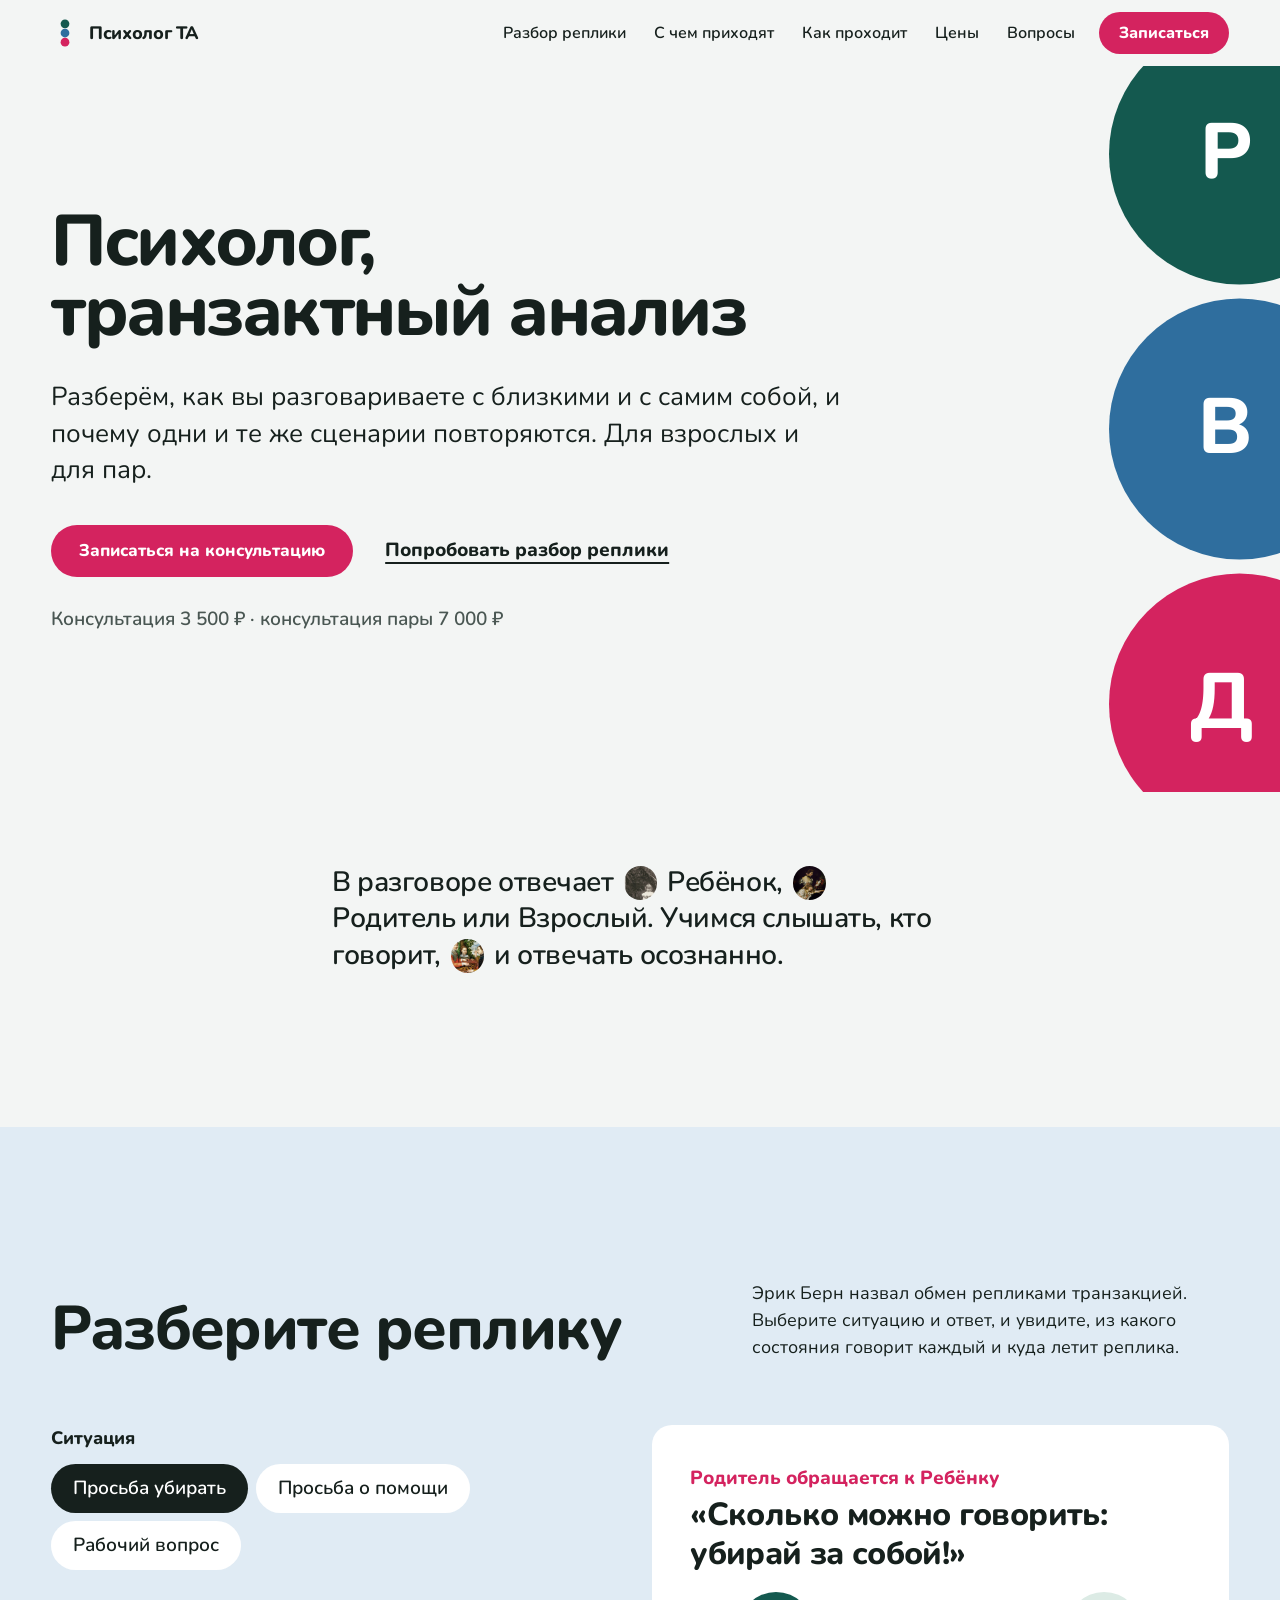
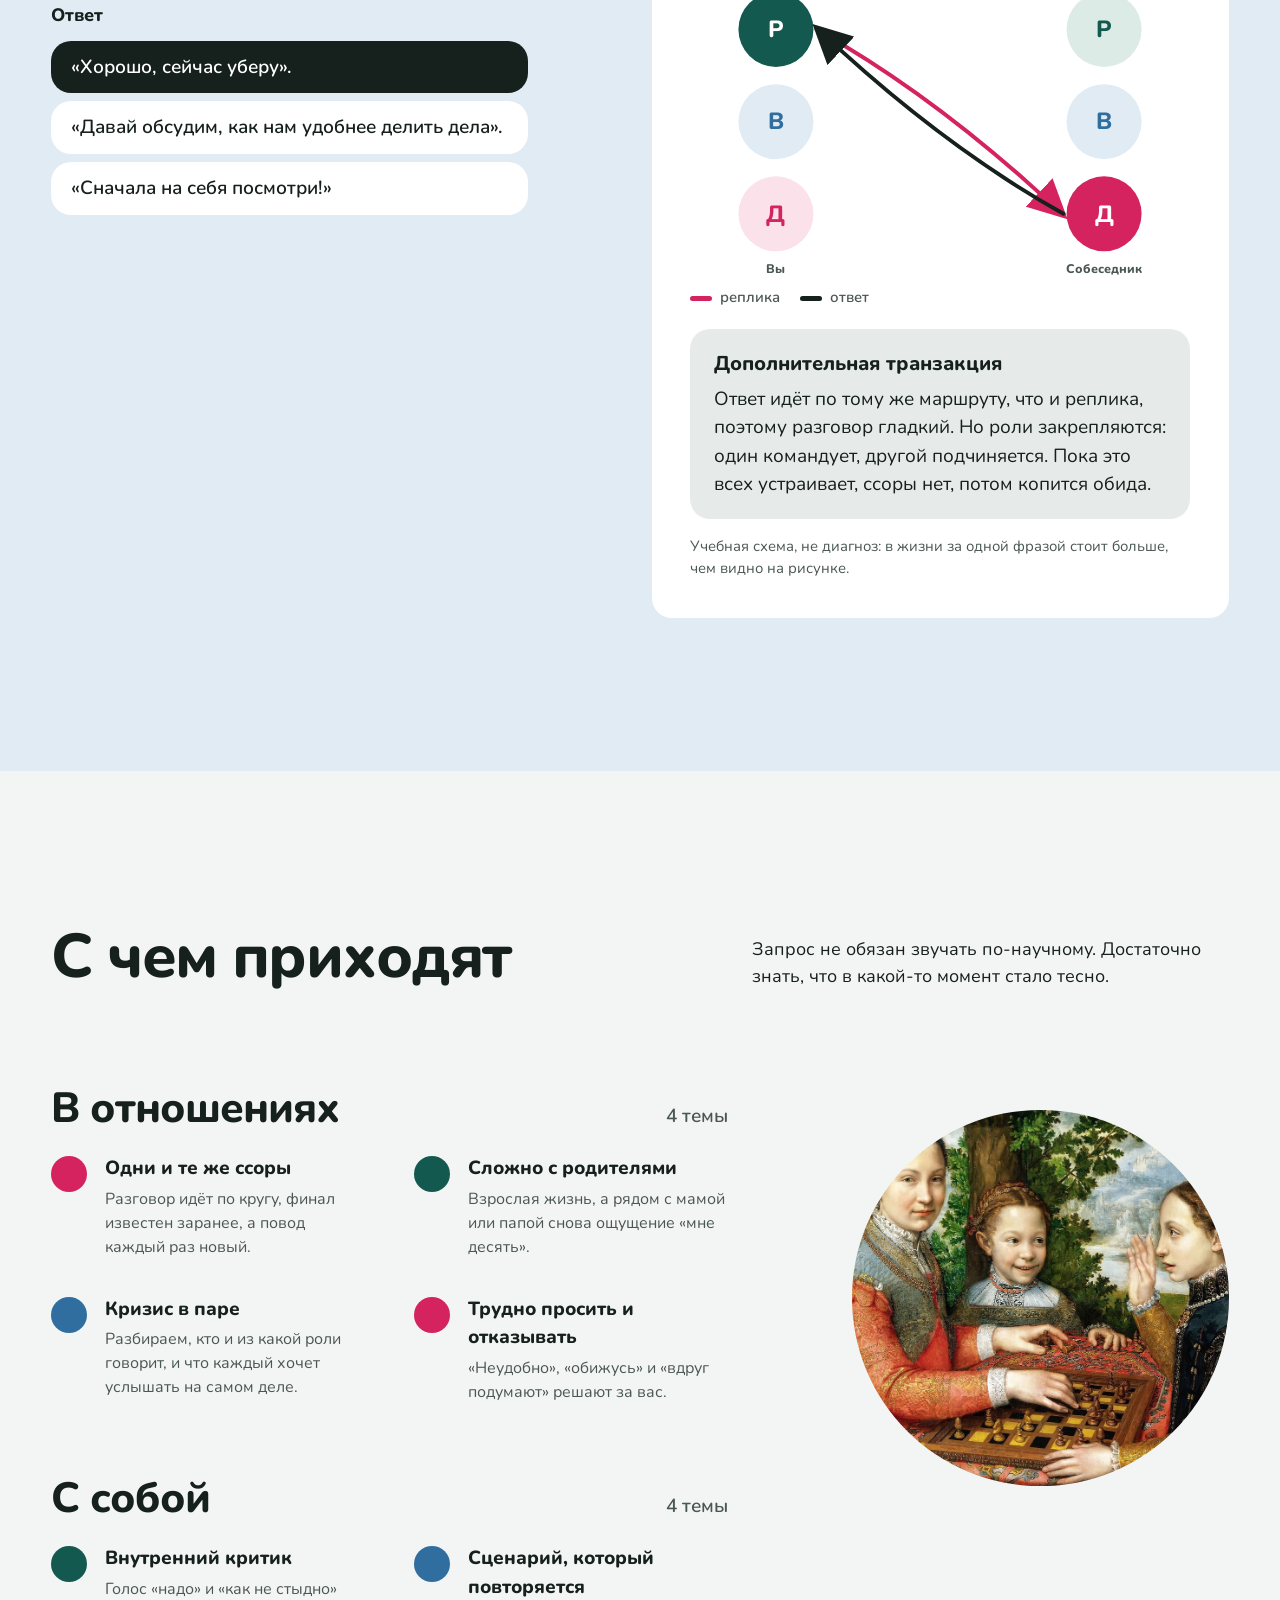
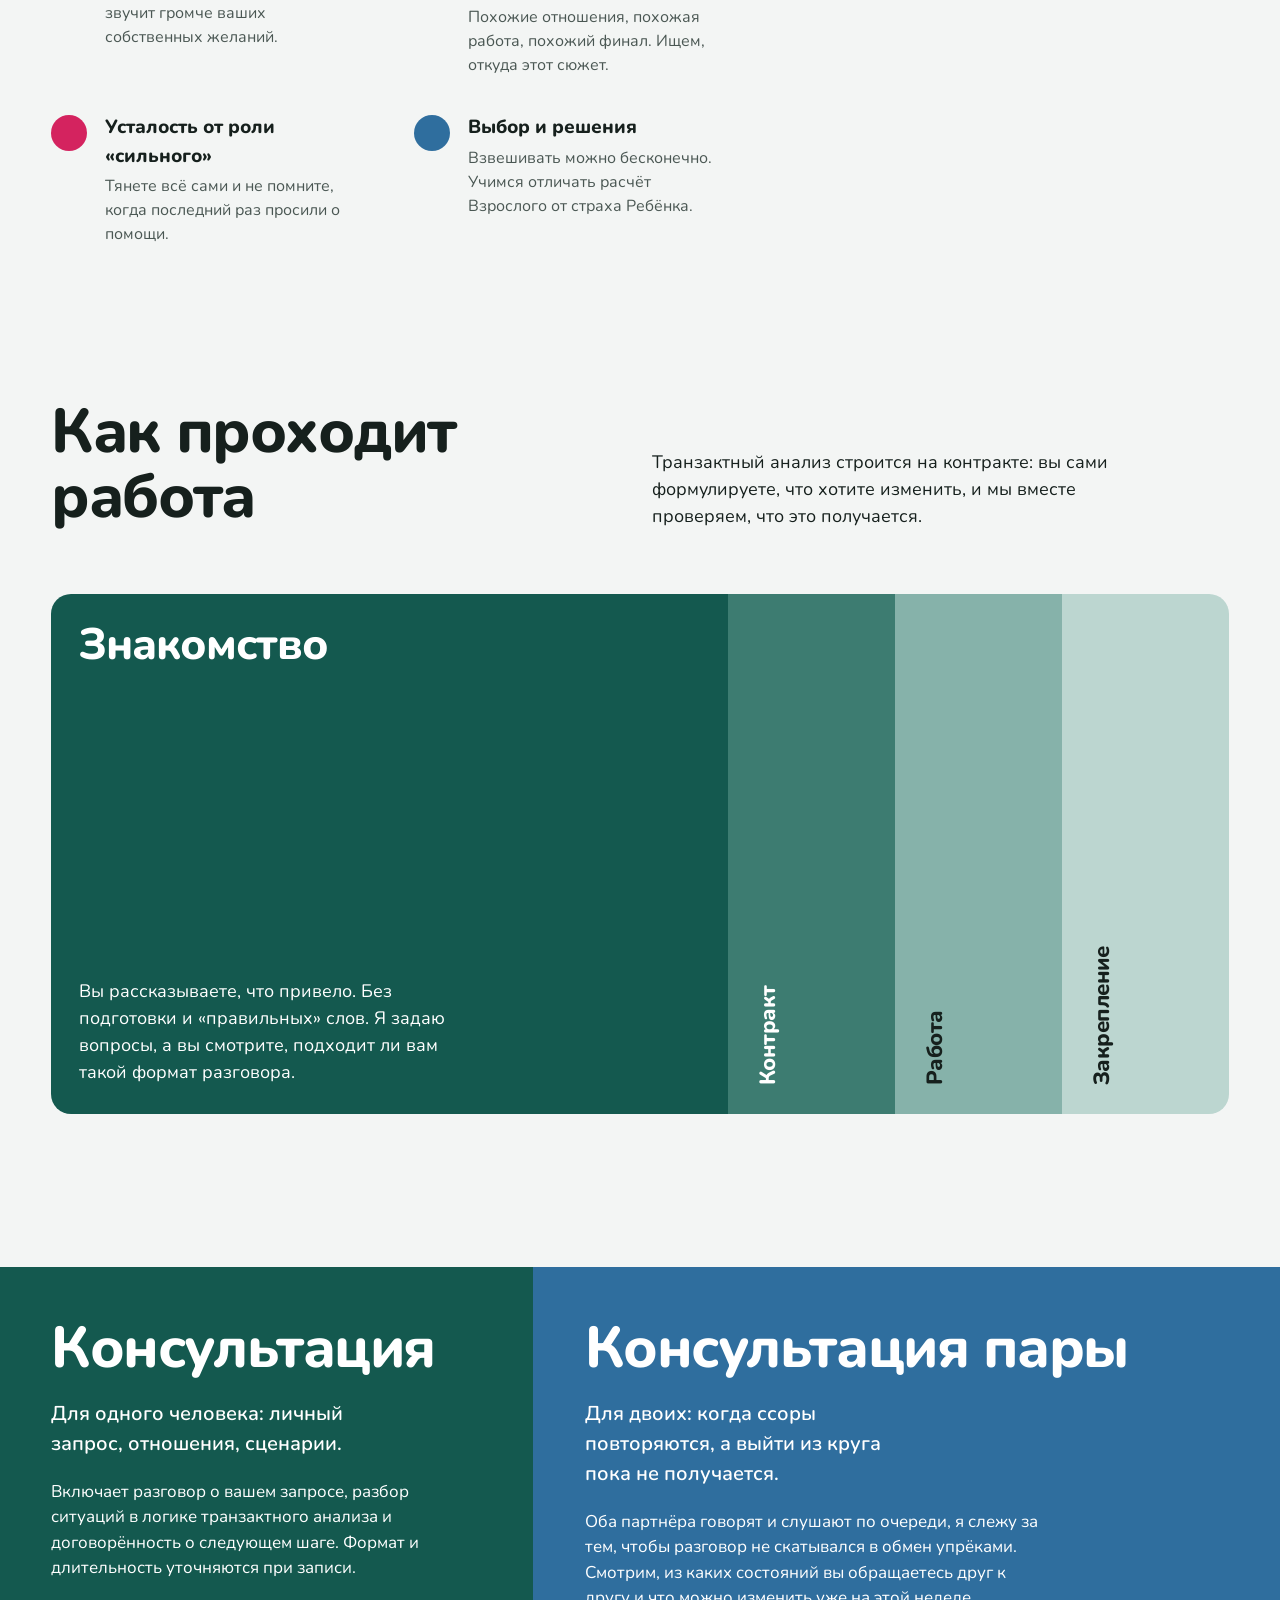
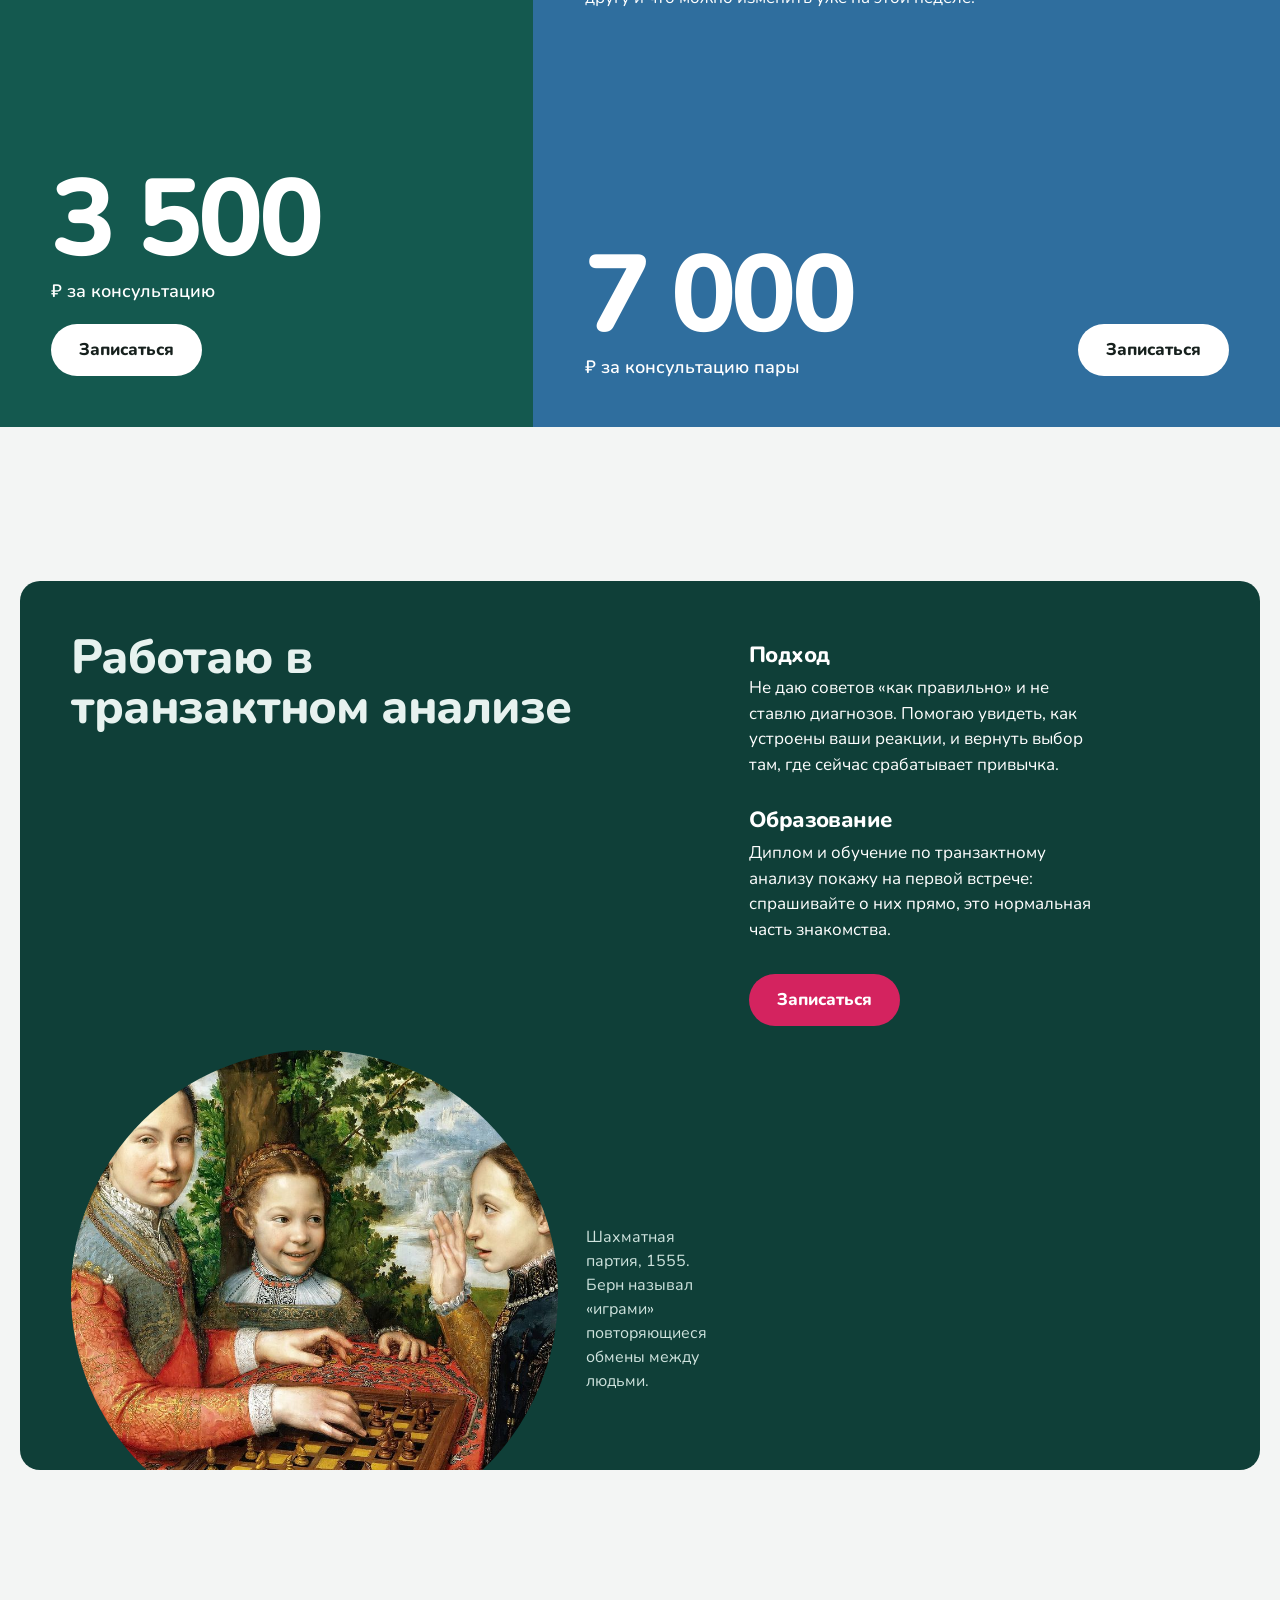
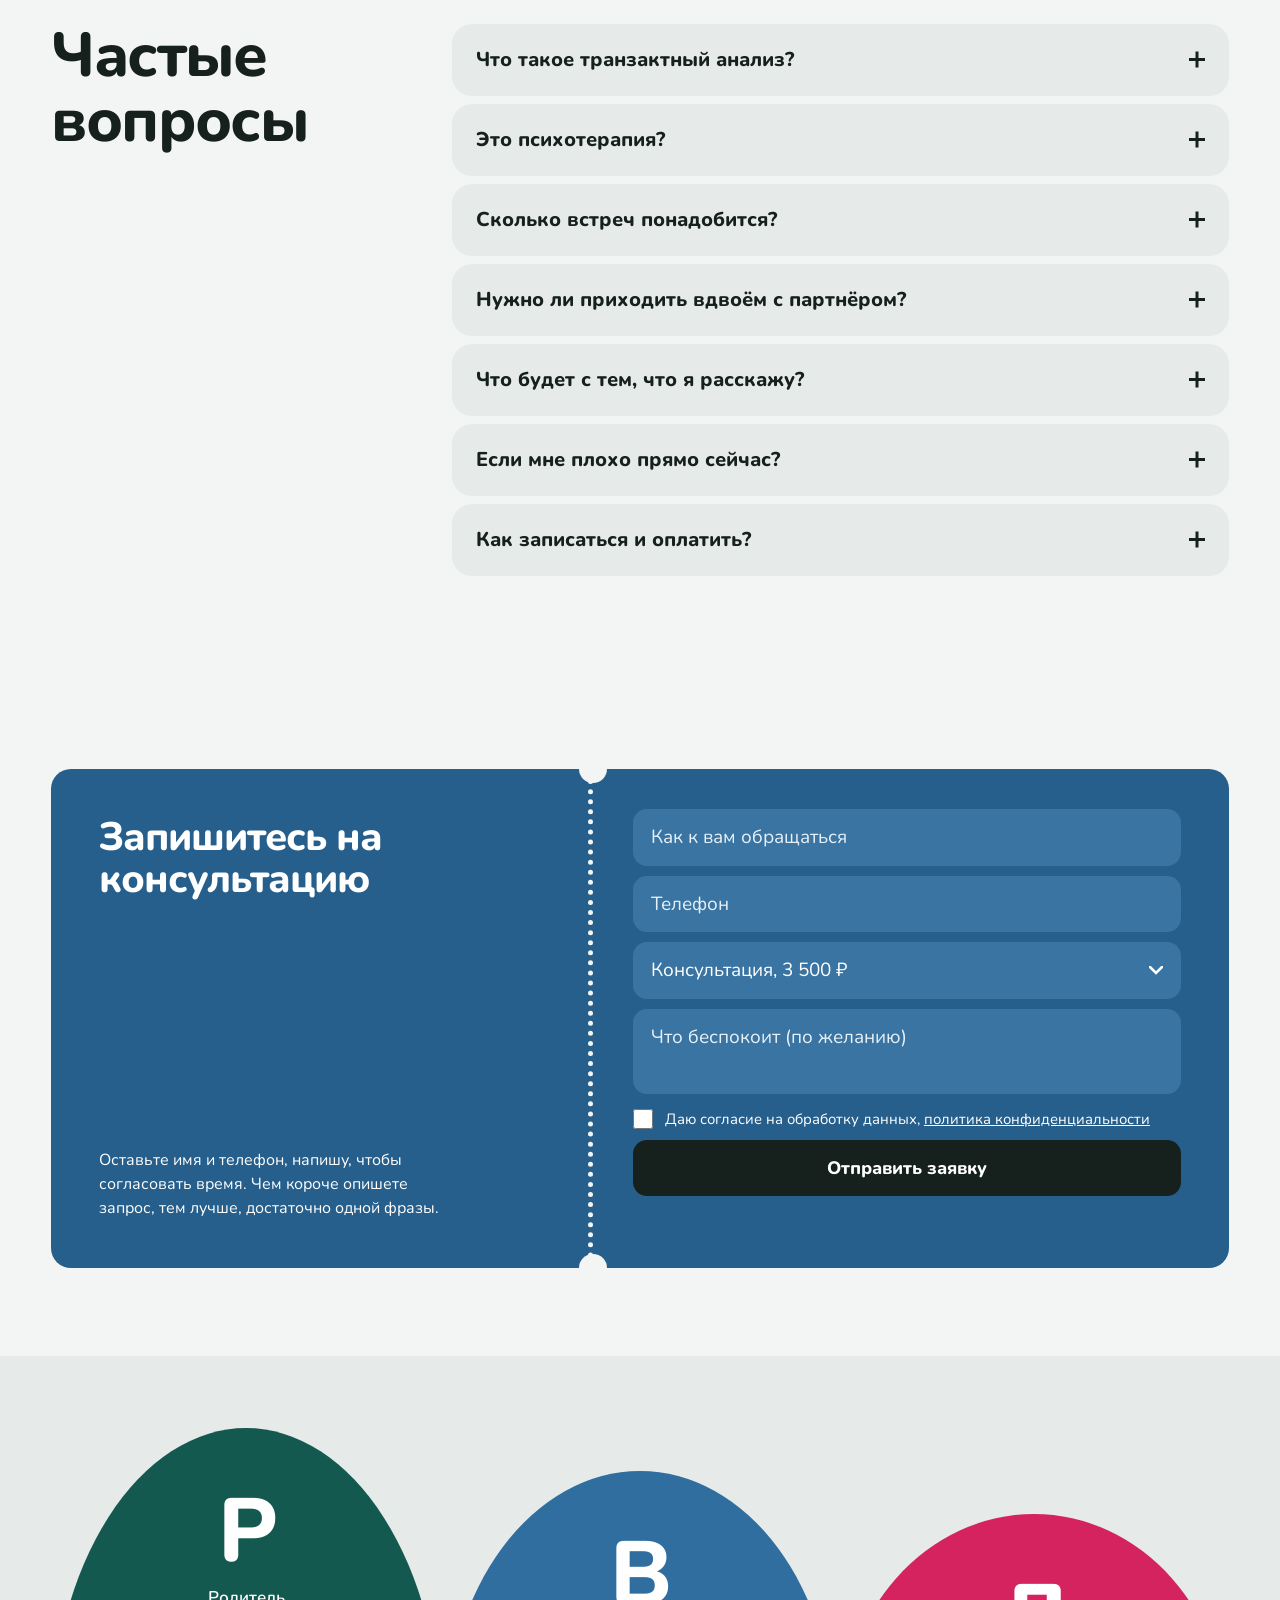
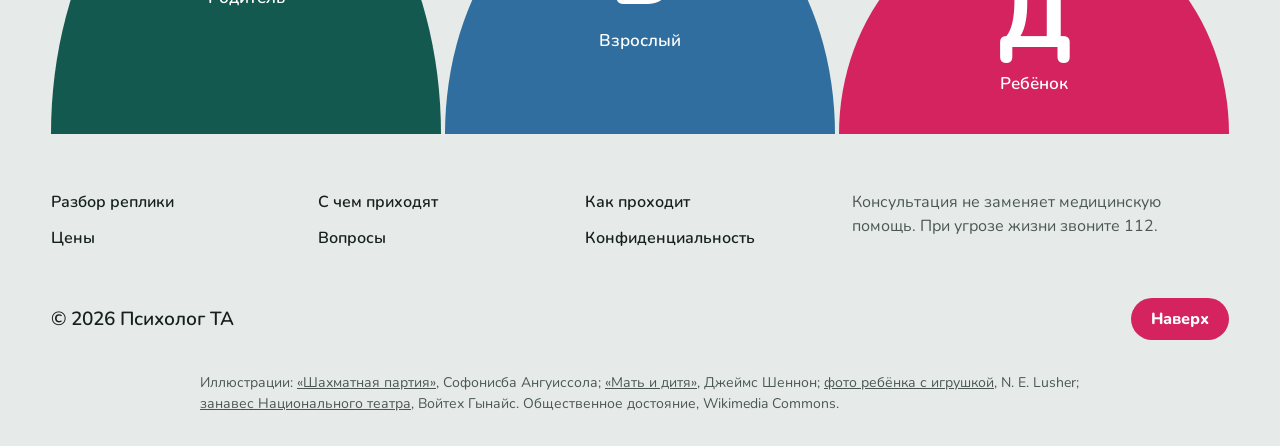
==== index.html @ 4dd46401 "init: landing for psiholog-ta" ====
<!doctype html>
<html lang="ru">
<head>
<meta charset="utf-8">
<meta name="viewport" content="width=device-width, initial-scale=1">
<title>Психолог, транзактный анализ — консультации для взрослых и пар</title>
<meta name="description" content="Индивидуальные консультации и консультации для пар в транзактном анализе: разбираем, как вы общаетесь с собой и с близкими. Консультация 3 500 ₽, пара 7 000 ₽.">
<link rel="icon" href="data:image/svg+xml,%3Csvg xmlns='http://www.w3.org/2000/svg' viewBox='0 0 64 64'%3E%3Ccircle cx='32' cy='12' r='11' fill='%2314594F'/%3E%3Ccircle cx='32' cy='32' r='11' fill='%232F6E9E'/%3E%3Ccircle cx='32' cy='52' r='11' fill='%23E5336F'/%3E%3C/svg%3E">
<link rel="preconnect" href="https://fonts.googleapis.com">
<link rel="preconnect" href="https://fonts.gstatic.com" crossorigin>
<link href="https://fonts.googleapis.com/css2?family=Nunito:wght@400;600;800&display=swap" rel="stylesheet">
<link rel="stylesheet" href="styles.css">
</head>
<body>

<svg width="0" height="0" style="position:absolute" aria-hidden="true">
  <symbol id="mark" viewBox="0 0 64 64">
    <circle cx="32" cy="11" r="10" fill="var(--parent)"/>
    <circle cx="32" cy="32" r="10" fill="var(--adult)"/>
    <circle cx="32" cy="53" r="10" fill="var(--child)"/>
  </symbol>
</svg>

<header class="header" id="header">
  <div class="header__inner">
    <a class="brand" href="#top" aria-label="Психолог ТА — на главную">
      <svg class="brand__mark" width="28" height="28"><use href="#mark"/></svg>
      <span class="brand__name">Психолог ТА</span>
    </a>
    <nav class="nav" id="nav" aria-label="Разделы">
      <a href="#live">Разбор реплики</a>
      <a href="#topics">С чем приходят</a>
      <a href="#process">Как проходит</a>
      <a href="#price">Цены</a>
      <a href="#faq">Вопросы</a>
    </nav>
    <a class="btn btn--sm" href="#contact">Записаться</a>
    <button class="burger" id="burger" aria-label="Меню" aria-expanded="false" aria-controls="nav"><span></span><span></span></button>
  </div>
</header>

<main id="top">

<!-- ===== HERO ===== -->
<section class="hero" id="hero">
  <div class="hero__circles" aria-hidden="true">
    <div class="ego ego--p" data-l="Р"></div>
    <div class="ego ego--a" data-l="В"></div>
    <div class="ego ego--c" data-l="Д"></div>
  </div>
  <div class="hero__text">
    <h1 class="hero__title"><span class="line"><span>Психолог,</span></span><span class="line"><span>транзактный анализ</span></span></h1>
    <p class="hero__lead">Разберём, как вы разговариваете с близкими и с самим собой, и почему одни и те же сценарии повторяются. Для взрослых и для пар.</p>
    <div class="hero__actions">
      <a class="btn" href="#contact">Записаться на консультацию</a>
      <a class="link" href="#live">Попробовать разбор реплики</a>
    </div>
    <p class="hero__price">Консультация 3 500 ₽ · консультация пары 7 000 ₽</p>
  </div>
</section>

<!-- ===== INTRO ===== -->
<section class="intro" aria-label="О методе">
  <p class="intro__text">В разговоре отвечает <span class="thumb"><img src="img/child.jpg" alt="" width="80" height="80" loading="lazy"></span> Ребёнок, <span class="thumb"><img src="img/mother.jpg" alt="" width="80" height="80" loading="lazy"></span> Родитель или Взрослый. Учимся слышать, кто говорит, <span class="thumb"><img src="img/chess.jpg" alt="" width="80" height="80" loading="lazy"></span> и отвечать осознанно.</p>
</section>

<!-- ===== LIVE: разбор реплики ===== -->
<section class="live" id="live" aria-labelledby="live-h">
  <div class="live__head" data-rg>
    <h2 id="live-h" data-r>Разберите реплику</h2>
    <p data-r>Эрик Берн назвал обмен репликами транзакцией. Выберите ситуацию и ответ, и увидите, из какого состояния говорит каждый и куда летит реплика.</p>
  </div>

  <div class="live__body">
    <div class="live__controls">
      <div class="pick" role="group" aria-labelledby="pick-s">
        <p class="pick__label" id="pick-s">Ситуация</p>
        <div class="pick__row" id="situations"></div>
      </div>
      <div class="pick" role="group" aria-labelledby="pick-r">
        <p class="pick__label" id="pick-r">Ответ</p>
        <div class="pick__col" id="replies"></div>
      </div>
    </div>

    <div class="live__stage">
      <div class="phrase" aria-live="polite">
        <p class="phrase__who" id="who1">Реплика</p>
        <p class="phrase__text" id="stim"></p>
      </div>
      <svg class="tx" id="tx" viewBox="0 0 640 380" role="img" aria-label="Схема транзакции между двумя людьми: Родитель, Взрослый, Ребёнок у каждого">
        <defs>
          <marker id="ah1" markerWidth="10" markerHeight="10" refX="8" refY="5" orient="auto"><path d="M0 0 L10 5 L0 10 z" fill="var(--child)"/></marker>
          <marker id="ah2" markerWidth="10" markerHeight="10" refX="8" refY="5" orient="auto"><path d="M0 0 L10 5 L0 10 z" fill="var(--ink)"/></marker>
        </defs>
        <g id="txCircles"></g>
        <path id="arrStim" class="arrow arrow--stim" marker-end="url(#ah1)" d=""/>
        <path id="arrResp" class="arrow arrow--resp" marker-end="url(#ah2)" d=""/>
        <text class="tx__who" x="110" y="374" text-anchor="middle">Вы</text>
        <text class="tx__who" x="530" y="374" text-anchor="middle">Собеседник</text>
      </svg>
      <div class="legend" aria-hidden="true">
        <span><i class="k k--stim"></i>реплика</span>
        <span><i class="k k--resp"></i>ответ</span>
      </div>
      <div class="verdict" aria-live="polite">
        <p class="verdict__type" id="vtype"></p>
        <p class="verdict__text" id="vtext"></p>
      </div>
      <p class="live__note">Учебная схема, не диагноз: в жизни за одной фразой стоит больше, чем видно на рисунке.</p>
    </div>
  </div>
  <noscript><p class="live__noscript">Пример: «Сколько можно говорить, убирай за собой!» — реплика Родителя Ребёнку. Ответ «Хорошо, сейчас уберу» продолжит разговор по тому же маршруту, а ответ «Давай обсудим, как нам удобнее делить дела» из Взрослого его изменит. Включите JavaScript, чтобы разобрать остальные ситуации.</p></noscript>
</section>

<!-- ===== TOPICS ===== -->
<section class="topics" id="topics" aria-labelledby="topics-h">
  <div class="topics__head">
    <h2 id="topics-h" data-r>С чем приходят</h2>
    <p data-r>Запрос не обязан звучать по-научному. Достаточно знать, что в какой-то момент стало тесно.</p>
  </div>

  <div class="topics__grid">
    <div class="topics__lists">
      <div class="cat" data-rg>
        <div class="cat__head" data-r><h3>В отношениях</h3><span>4 темы</span></div>
        <ul class="menu">
          <li class="row" data-img="chess" tabindex="0" data-r>
            <span class="bul bul--c"></span>
            <div><b>Одни и те же ссоры</b><p>Разговор идёт по кругу, финал известен заранее, а повод каждый раз новый.</p></div>
          </li>
          <li class="row" data-img="mother" tabindex="0" data-r>
            <span class="bul bul--p"></span>
            <div><b>Сложно с родителями</b><p>Взрослая жизнь, а рядом с мамой или папой снова ощущение «мне десять».</p></div>
          </li>
          <li class="row" data-img="stage" tabindex="0" data-r>
            <span class="bul bul--a"></span>
            <div><b>Кризис в паре</b><p>Разбираем, кто и из какой роли говорит, и что каждый хочет услышать на самом деле.</p></div>
          </li>
          <li class="row" data-img="child" tabindex="0" data-r>
            <span class="bul bul--c"></span>
            <div><b>Трудно просить и отказывать</b><p>«Неудобно», «обижусь» и «вдруг подумают» решают за вас.</p></div>
          </li>
        </ul>
      </div>
      <div class="cat" data-rg>
        <div class="cat__head" data-r><h3>С собой</h3><span>4 темы</span></div>
        <ul class="menu">
          <li class="row" data-img="mother" tabindex="0" data-r>
            <span class="bul bul--p"></span>
            <div><b>Внутренний критик</b><p>Голос «надо» и «как не стыдно» звучит громче ваших собственных желаний.</p></div>
          </li>
          <li class="row" data-img="stage" tabindex="0" data-r>
            <span class="bul bul--a"></span>
            <div><b>Сценарий, который повторяется</b><p>Похожие отношения, похожая работа, похожий финал. Ищем, откуда этот сюжет.</p></div>
          </li>
          <li class="row" data-img="child" tabindex="0" data-r>
            <span class="bul bul--c"></span>
            <div><b>Усталость от роли «сильного»</b><p>Тянете всё сами и не помните, когда последний раз просили о помощи.</p></div>
          </li>
          <li class="row" data-img="chess" tabindex="0" data-r>
            <span class="bul bul--a"></span>
            <div><b>Выбор и решения</b><p>Взвешивать можно бесконечно. Учимся отличать расчёт Взрослого от страха Ребёнка.</p></div>
          </li>
        </ul>
      </div>
    </div>

    <aside class="preview" aria-hidden="true">
      <div class="preview__frame">
        <img class="preview__img is-on" data-key="chess" src="img/chess.jpg" alt="" width="1100" height="869" loading="lazy">
        <img class="preview__img" data-key="mother" src="img/mother.jpg" alt="" width="900" height="1070" loading="lazy">
        <img class="preview__img" data-key="stage" src="img/stage.jpg" alt="" width="1100" height="743" loading="lazy">
        <img class="preview__img" data-key="child" src="img/child.jpg" alt="" width="800" height="1060" loading="lazy">
      </div>
    </aside>
  </div>
</section>

<!-- ===== PROCESS ===== -->
<section class="process" id="process" aria-labelledby="process-h">
  <div class="process__head" data-rg>
    <h2 id="process-h" data-r>Как проходит работа</h2>
    <p data-r>Транзактный анализ строится на контракте: вы сами формулируете, что хотите изменить, и мы вместе проверяем, что это получается.</p>
  </div>
  <div class="acc" id="acc">
    <article class="acc__p is-open" data-i="0" tabindex="0" aria-expanded="true">
      <h3>Знакомство</h3>
      <p>Вы рассказываете, что привело. Без подготовки и «правильных» слов. Я задаю вопросы, а вы смотрите, подходит ли вам такой формат разговора.</p>
    </article>
    <article class="acc__p" data-i="1" tabindex="0" aria-expanded="false">
      <h3>Контракт</h3>
      <p>Договариваемся о цели: что именно изменится в вашей жизни, по каким признакам вы это заметите и сколько встреч для этого может понадобиться.</p>
    </article>
    <article class="acc__p" data-i="2" tabindex="0" aria-expanded="false">
      <h3>Работа</h3>
      <p>Разбираем реальные ситуации: из какого состояния вы реагируете, в какие «игры» попадаете, откуда берётся сценарий. Между встречами обычно есть небольшие наблюдения.</p>
    </article>
    <article class="acc__p" data-i="3" tabindex="0" aria-expanded="false">
      <h3>Закрепление</h3>
      <p>Проверяем контракт: что получилось, что осталось. Если цель достигнута, завершаем. Если появилась новая, оформляем новый контракт.</p>
    </article>
  </div>
</section>

<!-- ===== PRICE ===== -->
<section class="price" id="price" aria-labelledby="price-h">
  <h2 id="price-h" class="sr-only">Цены</h2>
  <div class="plan plan--one">
    <h3>Консультация</h3>
    <p class="plan__who">Для одного человека: личный запрос, отношения, сценарии.</p>
    <p class="plan__text">Включает разговор о вашем запросе, разбор ситуаций в логике транзактного анализа и договорённость о следующем шаге. Формат и длительность уточняются при записи.</p>
    <div class="plan__foot">
      <p class="plan__price"><span data-count="3500">3 500</span><small>₽ за консультацию</small></p>
      <a class="btn btn--light" href="#contact" data-plan="Консультация">Записаться</a>
    </div>
  </div>
  <div class="plan plan--two">
    <h3>Консультация пары</h3>
    <p class="plan__who">Для двоих: когда ссоры повторяются, а выйти из круга пока не получается.</p>
    <p class="plan__text">Оба партнёра говорят и слушают по очереди, я слежу за тем, чтобы разговор не скатывался в обмен упрёками. Смотрим, из каких состояний вы обращаетесь друг к другу и что можно изменить уже на этой неделе.</p>
    <div class="plan__foot">
      <p class="plan__price"><span data-count="7000">7 000</span><small>₽ за консультацию пары</small></p>
      <a class="btn btn--light" href="#contact" data-plan="Консультация пары">Записаться</a>
    </div>
  </div>
</section>

<!-- ===== ABOUT ===== -->
<section class="about" id="about" aria-labelledby="about-h">
  <div class="about__panel">
    <h2 id="about-h" class="about__title">Работаю в транзактном анализе</h2>
    <div class="about__cols">
      <div>
        <h3>Подход</h3>
        <p>Не даю советов «как правильно» и не ставлю диагнозов. Помогаю увидеть, как устроены ваши реакции, и вернуть выбор там, где сейчас срабатывает привычка.</p>
      </div>
      <div>
        <h3>Образование</h3>
        <p>Диплом и обучение по транзактному анализу покажу на первой встрече: спрашивайте о них прямо, это нормальная часть знакомства.</p>
      </div>
      <a class="btn" href="#contact">Записаться</a>
    </div>
    <div class="about__pic">
      <img src="img/chess.jpg" alt="Картина Софонисбы Ангуиссолы «Шахматная партия», 1555: три сестры и служанка вокруг шахматной доски" width="1100" height="869" loading="lazy">
      <p>Шахматная партия, 1555. Берн называл «играми» повторяющиеся обмены между людьми.</p>
    </div>
  </div>
</section>

<!-- ===== FAQ ===== -->
<section class="faq" id="faq" aria-labelledby="faq-h">
  <h2 id="faq-h" class="faq__title">Частые вопросы</h2>
  <div class="faq__list">
    <details name="faq"><summary>Что такое транзактный анализ?</summary><p>Подход Эрика Берна: в любом разговоре мы говорим из одного из трёх состояний, Родителя, Взрослого или Ребёнка. Если видно, из какого, проще менять привычные, но неудобные реакции.</p></details>
    <details name="faq"><summary>Это психотерапия?</summary><p>Это психологическое консультирование. Оно не заменяет лечение у врача: если нужна медицинская помощь, я скажу об этом прямо.</p></details>
    <details name="faq"><summary>Сколько встреч понадобится?</summary><p>Заранее не обещаю. Число встреч зависит от запроса, и мы оговариваем его в контракте. Часто стоит начать с одной консультации и посмотреть, как вам.</p></details>
    <details name="faq"><summary>Нужно ли приходить вдвоём с партнёром?</summary><p>Для консультации пары нужны оба. Если партнёр пока не готов, можно начать одному: изменения в вашей части общения тоже влияют на пару.</p></details>
    <details name="faq"><summary>Что будет с тем, что я расскажу?</summary><p>Содержание консультаций конфиденциально. Исключения возможны только там, где закон или угроза жизни требуют иного, и об этом я скажу заранее.</p></details>
    <details name="faq"><summary>Если мне плохо прямо сейчас?</summary><p>Консультация не служба экстренной помощи. При угрозе жизни звоните 112. Если нужна поддержка в острой ситуации, обратитесь на горячую линию или к врачу.</p></details>
    <details name="faq"><summary>Как записаться и оплатить?</summary><p>Оставьте заявку в форме ниже: напишу, чтобы согласовать время и формат. Оплату обсудим при записи.</p></details>
  </div>
</section>

<!-- ===== CONTACT ===== -->
<section class="contact" id="contact" aria-labelledby="contact-h">
  <form class="coupon" id="leadForm" novalidate>
    <div class="coupon__l">
      <h2 id="contact-h">Запишитесь на консультацию</h2>
      <p>Оставьте имя и телефон, напишу, чтобы согласовать время. Чем короче опишете запрос, тем лучше, достаточно одной фразы.</p>
    </div>
    <div class="coupon__r">
      <label class="sr-only" for="f-name">Имя</label>
      <input id="f-name" name="name" type="text" placeholder="Как к вам обращаться" autocomplete="given-name" required>
      <label class="sr-only" for="f-phone">Телефон</label>
      <input id="f-phone" name="phone" type="tel" placeholder="Телефон" autocomplete="tel" inputmode="tel" required>
      <label class="sr-only" for="f-plan">Формат</label>
      <select id="f-plan" name="plan">
        <option value="Консультация">Консультация, 3 500 ₽</option>
        <option value="Консультация пары">Консультация пары, 7 000 ₽</option>
        <option value="Пока не знаю">Пока не знаю</option>
      </select>
      <label class="sr-only" for="f-msg">Запрос</label>
      <textarea id="f-msg" name="message" rows="2" placeholder="Что беспокоит (по желанию)"></textarea>
      <input type="text" name="_gotcha" style="display:none" tabindex="-1" autocomplete="off">
      <label class="consent"><input type="checkbox" name="consent" required><span>Даю согласие на обработку данных, <a href="privacy.html" target="_blank" rel="noopener">политика конфиденциальности</a></span></label>
      <button class="submit" type="submit">Отправить заявку</button>
      <p class="form__status" id="formStatus" role="status"></p>
    </div>
  </form>
</section>

</main>

<footer class="footer">
  <div class="footer__mark" id="footerMark">
    <div class="fm fm--p" data-l="Р"><em>Родитель</em></div>
    <div class="fm fm--a" data-l="В"><em>Взрослый</em></div>
    <div class="fm fm--c" data-l="Д"><em>Ребёнок</em></div>
  </div>
  <div class="footer__cols">
    <nav class="footer__nav" aria-label="Нижнее меню">
      <a href="#live">Разбор реплики</a>
      <a href="#topics">С чем приходят</a>
      <a href="#process">Как проходит</a>
      <a href="#price">Цены</a>
      <a href="#faq">Вопросы</a>
      <a href="privacy.html">Конфиденциальность</a>
    </nav>
    <p class="footer__note">Консультация не заменяет медицинскую помощь. При угрозе жизни звоните 112.</p>
  </div>
  <div class="footer__last">
    <p>© <span id="year">2026</span> Психолог ТА</p>
    <a class="btn btn--sm" href="#top">Наверх</a>
  </div>
  <p class="credits">Иллюстрации: <a href="https://commons.wikimedia.org/wiki/File:The_Chess_Game_(Sofonisba_Anguissola)_1555_(4096x3236px).jpg">«Шахматная партия»</a>, Софониcба Ангуиссола; <a href="https://commons.wikimedia.org/wiki/File:James_Jebusa_Shannon,_1900_-_Mother_and_child_(Lady_Shannon_and_Kitty).jpg">«Мать и дитя»</a>, Джеймс Шеннон; <a href="https://commons.wikimedia.org/wiki/File:N.E._Lusher_-_Child_With_Toy_Horse,_Bermuda_3010333185.jpg">фото ребёнка с игрушкой</a>, N. E. Lusher; <a href="https://commons.wikimedia.org/wiki/File:Vojt%C4%9Bch_Hynais,_Curtain_of_the_National_Theatre,_Prague.jpg">занавес Национального театра</a>, Войтех Гынайс. Общественное достояние, Wikimedia Commons.</p>
</footer>

<script src="script.js"></script>
</body>
</html>
---- styles.css ----
:root {
  --bg: #F3F5F4;
  --surface: #E6EBE9;
  --ink: #16201D;
  --muted: #4A5753;
  --parent: #14594F;
  --parent-t: #DCEBE5;
  --adult: #2F6E9E;
  --adult-deep: #265F8C;
  --adult-t: #E0EBF4;
  --child: #D4235F;
  --child-t: #FBE1EA;
  --white: #FFFFFF;

  --r: 20px;
  --m: clamp(16px, 4vw, 56px);
  --gap-s: clamp(88px, 12vw, 200px);

  --step-small: clamp(0.875rem, 0.85rem + 0.1vw, 0.9375rem);
  --step-body: clamp(1.0625rem, 1rem + 0.25vw, 1.1875rem);
  --step-lead: clamp(1.25rem, 1.1rem + 0.7vw, 1.625rem);
  --step-head: clamp(2rem, 1.3rem + 3.2vw, 4rem);

  --ease: cubic-bezier(.22, .8, .24, 1);
}

*, *::before, *::after { box-sizing: border-box; }
html { scroll-behavior: auto; -webkit-text-size-adjust: 100%; }
body {
  margin: 0; background: var(--bg); color: var(--ink);
  font-family: 'Nunito', system-ui, sans-serif; font-weight: 400;
  font-size: var(--step-body); line-height: 1.5; overflow-x: hidden;
}
img { max-width: 100%; display: block; }
h1, h2, h3 { font-weight: 800; letter-spacing: -0.025em; line-height: 1.05; margin: 0; text-wrap: balance; }
p { margin: 0; }
a { color: inherit; }
button, input, select, textarea { font: inherit; color: inherit; }
::selection { background: var(--child); color: var(--white); }
:focus-visible { outline: 3px solid var(--child); outline-offset: 3px; }
.sr-only { position: absolute; width: 1px; height: 1px; overflow: hidden; clip: rect(0 0 0 0); white-space: nowrap; }

/* ===== buttons: pill ===== */
.btn {
  display: inline-flex; align-items: center; justify-content: center; gap: .5em;
  min-height: 52px; padding: 0 28px; border: 0; border-radius: 999px;
  background: var(--child); color: var(--white); font-weight: 800; font-size: 1.0625rem;
  text-decoration: none; cursor: pointer; white-space: nowrap;
  transition: transform .25s var(--ease), background-color .25s;
}
.btn:hover { transform: translateY(-2px); background: #B91A51; }
.btn:active { transform: translateY(0) scale(.97); }
.btn--sm { min-height: 42px; padding: 0 20px; font-size: 1rem; }
.btn--light { background: var(--white); color: var(--ink); }
.btn--light:hover { background: var(--child-t); }
.link { font-weight: 800; text-decoration: underline; text-decoration-thickness: 2px; text-underline-offset: 6px; transition: color .25s, text-underline-offset .3s var(--ease); }
.link:hover { color: var(--child); text-underline-offset: 3px; }

/* ===== header ===== */
.header { position: fixed; inset: 0 0 auto 0; z-index: 50; background: var(--bg); transition: transform .4s var(--ease); }
.header.is-hidden { transform: translateY(-100%); }
.header__inner { display: flex; align-items: center; gap: 24px; min-width: 0; padding: 12px var(--m); max-width: 1680px; margin: 0 auto; }
.brand { display: flex; align-items: center; gap: 10px; text-decoration: none; flex-shrink: 0; }
.brand__mark { transition: transform .5s var(--ease); }
.brand:hover .brand__mark { transform: rotate(180deg); }
.brand__name { font-weight: 800; font-size: 1.125rem; letter-spacing: -0.02em; }
.nav { display: flex; gap: 28px; margin-left: auto; }
.nav a { text-decoration: none; font-weight: 600; font-size: 1rem; white-space: nowrap; transition: color .2s; }
.nav a:hover { color: var(--child); }
.burger { display: none; width: 44px; height: 44px; border: 0; background: var(--surface); border-radius: 50%; cursor: pointer; position: relative; }
.burger span { position: absolute; left: 13px; right: 13px; height: 3px; background: var(--ink); border-radius: 2px; transition: transform .3s var(--ease); }
.burger span:first-child { top: 17px; } .burger span:last-child { top: 25px; }
.burger.is-open span:first-child { transform: translateY(4px) rotate(45deg); }
.burger.is-open span:last-child { transform: translateY(-4px) rotate(-45deg); }

/* ===== hero ===== */
.hero { position: relative; min-height: 88svh; padding: 120px var(--m) 72px; display: flex; align-items: center; overflow: hidden; }
.hero__text { position: relative; z-index: 2; max-width: 62vw; }
.hero__title { font-size: clamp(2.4rem, 5.6vw, 6.4rem); line-height: .98; letter-spacing: -0.035em; }
.hero__title .line { display: block; overflow: hidden; padding-bottom: .08em; margin-bottom: -.08em; }
.hero__title .line > span { display: block; transform: translateY(105%); transition: transform 1s var(--ease); }
.is-loaded .hero__title .line > span { transform: none; }
.is-loaded .hero__title .line:nth-child(2) > span { transition-delay: .12s; }
.hero__lead { margin-top: 32px; max-width: 34em; font-size: var(--step-lead); line-height: 1.4; }
.hero__actions { margin-top: 36px; display: flex; flex-wrap: wrap; align-items: center; gap: 20px 32px; }
.hero__price { margin-top: 28px; color: var(--muted); font-weight: 600; font-size: var(--step-body); }
.hero__lead, .hero__actions, .hero__price { opacity: 0; transform: translateY(18px); transition: opacity .8s var(--ease), transform .8s var(--ease); }
.is-loaded .hero__lead { opacity: 1; transform: none; transition-delay: .35s; }
.is-loaded .hero__actions { opacity: 1; transform: none; transition-delay: .5s; }
.is-loaded .hero__price { opacity: 1; transform: none; transition-delay: .65s; }

.hero__circles {
  position: absolute; z-index: 1; right: -7vw; top: 54%; width: min(29vh, 25vw); aspect-ratio: 1 / 3.1;
  translate: 0 -50%; will-change: transform;
}
.ego {
  position: absolute; left: 0; width: 100%; aspect-ratio: 1; border-radius: 50%;
  display: grid; place-items: center; color: var(--white);
  transform: scale(.2); opacity: 0; transition: transform 1.1s var(--ease), opacity .6s;
}
.is-loaded .ego { transform: scale(1); opacity: 1; }
.ego { container-type: inline-size; }
.ego::before { content: attr(data-l); font-weight: 800; font-size: 30cqw; line-height: 1; letter-spacing: -0.03em; transform: translateX(-30%); }
.ego--p { top: 0; background: var(--parent); }
.ego--a { top: 34%; background: var(--adult); transition-delay: .12s; }
.ego--c { top: 68%; background: var(--child); transition-delay: .24s; }
.is-loaded .ego { animation: bob 7s ease-in-out 1.4s infinite; }
.is-loaded .ego--a { animation-delay: 2.1s; }
.is-loaded .ego--c { animation-delay: 2.8s; }
@keyframes bob { 50% { translate: -8px 10px; } }

/* ===== intro ===== */
.intro { padding: 72px var(--m) var(--gap-s); }
.intro__text { max-width: 22em; margin: 0 auto; font-size: clamp(1.375rem, 1.1rem + 0.9vw, 1.75rem); line-height: 1.3; font-weight: 600; letter-spacing: -0.015em; text-wrap: pretty; }
.thumb { display: inline-block; width: 1.2em; height: 1.2em; border-radius: 50%; overflow: hidden; vertical-align: -.32em; margin: 0 .12em; background: var(--surface); transition: transform .5s var(--ease); }
.thumb img { width: 100%; height: 100%; object-fit: cover; }
.thumb:hover { transform: scale(1.18) rotate(-6deg); }

/* ===== live ===== */
.live { background: var(--adult-t); padding: var(--gap-s) var(--m); }
.live__head { display: grid; grid-template-columns: repeat(12, 1fr); gap: 24px; align-items: end; max-width: 1480px; margin: 0 auto 64px; }
.live__head h2 { grid-column: 1 / 7; font-size: var(--step-head); }
.live__head p { grid-column: 8 / 13; font-size: 1.125rem; }
.live__body { display: grid; grid-template-columns: repeat(12, 1fr); gap: 24px; max-width: 1480px; margin: 0 auto; }
.live__controls { grid-column: 1 / 6; display: flex; flex-direction: column; gap: 32px; }
.pick__label { font-weight: 800; font-size: 1.125rem; margin-bottom: 12px; }
.pick__row { display: flex; flex-wrap: wrap; gap: 8px; }
.pick__col { display: flex; flex-direction: column; gap: 8px; }
.opt {
  text-align: left; border: 0; cursor: pointer; background: var(--white); border-radius: var(--r);
  padding: 14px 20px; font-weight: 600; line-height: 1.3;
  transition: background-color .25s, color .25s, transform .25s var(--ease);
}
.opt:hover { transform: translateX(4px); }
.opt:active { transform: scale(.98); }
.opt[aria-pressed="true"] { background: var(--ink); color: var(--white); }
.opt--pill { border-radius: 999px; padding: 12px 22px; }
.live__stage { grid-column: 7 / 13; background: var(--white); border-radius: var(--r); padding: clamp(20px, 3vw, 40px); }
.phrase__who { font-weight: 800; color: var(--child); }
.phrase__text { font-weight: 800; font-size: clamp(1.375rem, 1.1rem + 1.2vw, 2rem); line-height: 1.2; letter-spacing: -0.02em; margin-top: 4px; min-height: 2.4em; }
.tx { width: 100%; height: auto; margin-top: 8px; overflow: visible; }
.tx__who { font-family: inherit; font-weight: 800; font-size: 16px; fill: var(--muted); }
.node circle { transition: fill .5s, r .5s var(--ease); }
.node text { font-family: inherit; font-weight: 800; font-size: 30px; transition: fill .5s; pointer-events: none; }
.arrow { fill: none; stroke-width: 5; stroke-linecap: round; stroke-dasharray: 1; stroke-dashoffset: 1; }
.arrow--stim { stroke: var(--child); }
.arrow--resp { stroke: var(--ink); }
.arrow.is-drawn { stroke-dashoffset: 0; transition: stroke-dashoffset .8s var(--ease); }
.arrow--resp.is-drawn { transition-delay: .8s; }
marker path { }
.legend { display: flex; gap: 20px; font-weight: 600; font-size: var(--step-small); color: var(--muted); }
.legend .k { display: inline-block; width: 22px; height: 5px; border-radius: 3px; margin-right: 8px; vertical-align: middle; }
.k--stim { background: var(--child); } .k--resp { background: var(--ink); }
.verdict { margin-top: 20px; background: var(--surface); border-radius: var(--r); padding: 20px 24px; }
.verdict__type { font-weight: 800; font-size: 1.25rem; }
.verdict__text { margin-top: 6px; }
.verdict > * { transition: opacity .3s; }
.verdict.is-swap > * { opacity: 0; }
.live__note { margin-top: 16px; font-size: var(--step-small); color: var(--muted); }
.live__noscript { max-width: 60ch; margin: 32px auto 0; }

/* ===== topics ===== */
.topics { padding: var(--gap-s) var(--m); max-width: 1680px; margin: 0 auto; }
.topics__head { display: grid; grid-template-columns: repeat(12, 1fr); gap: 24px; align-items: end; margin-bottom: 24px; }
.topics__head h2 { grid-column: 1 / 7; font-size: var(--step-head); }
.topics__head p { grid-column: 8 / 13; font-size: 1.125rem; }
.topics__grid { display: grid; grid-template-columns: repeat(12, 1fr); gap: 24px; align-items: start; }
.topics__lists { grid-column: 1 / 8; }
.cat__head { display: flex; justify-content: space-between; align-items: baseline; padding: 72px 0 24px; }
.cat__head h3 { font-size: clamp(1.75rem, 1.2rem + 1.8vw, 3rem); }
.cat__head span { font-weight: 600; color: var(--muted); }
.menu { list-style: none; margin: 0; padding: 0; display: grid; grid-template-columns: 1fr 1fr; gap: 36px 48px; }
.row { display: flex; gap: 18px; align-items: flex-start; cursor: default; transition: opacity .3s, transform .3s var(--ease); outline-offset: 10px; }
.menu:hover .row:not(:hover):not(:focus-visible) { opacity: .42; }
.row:hover, .row.is-active { transform: translateX(6px); }
.row b { font-size: 1.1875rem; font-weight: 800; display: block; }
.row p { font-size: 1rem; color: var(--muted); margin-top: 4px; max-width: 34ch; }
.bul { flex: none; width: 36px; height: 36px; border-radius: 50%; margin-top: 2px; transition: transform .4s var(--ease); }
.row:hover .bul, .row.is-active .bul { transform: scale(1.3); }
.bul--p { background: var(--parent); } .bul--a { background: var(--adult); } .bul--c { background: var(--child); }
.preview { grid-column: 9 / 13; position: sticky; top: 110px; padding-top: 96px; }
.preview__frame { position: relative; width: 100%; aspect-ratio: 1; border-radius: 50%; overflow: hidden; background: var(--surface); }
.preview__img { position: absolute; inset: 0; width: 100%; height: 100%; object-fit: cover; opacity: 0; transform: scale(1.08); transition: opacity .3s ease, transform 1.2s var(--ease); }
.preview__img.is-on { opacity: 1; transform: scale(1); }
.preview__img[data-key="mother"] { object-position: 50% 40%; }
.preview__img[data-key="child"] { object-position: 50% 45%; }
.preview__img[data-key="chess"] { object-position: 40% 50%; }

/* ===== process ===== */
.process { padding: 0 var(--m) var(--gap-s); max-width: 1680px; margin: 0 auto; }
.process__head { display: grid; grid-template-columns: repeat(12, 1fr); gap: 24px; align-items: end; margin-bottom: 64px; }
.process__head h2 { grid-column: 1 / 6; font-size: var(--step-head); }
.process__head p { grid-column: 7 / 12; font-size: 1.125rem; }
.acc { display: flex; height: 520px; border-radius: var(--r); overflow: hidden; }
.acc__p { position: relative; flex: 1 1 0; min-width: 0; padding: 28px; cursor: pointer; overflow: hidden; transition: flex-grow .45s var(--ease); }
.acc__p.is-open { flex-grow: 5.6; cursor: default; }
.acc__p:nth-child(1) { background: #14594F; color: var(--white); }
.acc__p:nth-child(2) { background: #3D7C71; color: var(--white); }
.acc__p:nth-child(3) { background: #86B2AA; color: var(--ink); }
.acc__p:nth-child(4) { background: #BCD6D0; color: var(--ink); }
.acc__p h3 { font-size: 1.375rem; position: absolute; left: calc(28px + 1.1em); bottom: 28px; transform-origin: 0 100%; transform: rotate(-90deg); white-space: nowrap; transition: font-size .45s var(--ease); }
.acc__p.is-open h3 { transform: none; left: 28px; top: 28px; bottom: auto; font-size: clamp(2rem, 1.5rem + 1.6vw, 2.75rem); }
.acc__p p { position: absolute; left: 28px; bottom: 28px; width: min(36ch, calc(100% - 56px)); font-size: 1.125rem; opacity: 0; transform: translateY(12px); transition: opacity .3s, transform .45s var(--ease); pointer-events: none; }
.acc__p.is-open p { opacity: 1; transform: none; transition-delay: .2s; pointer-events: auto; }

/* ===== price ===== */
.price { display: grid; grid-template-columns: 5fr 7fr; min-height: min(90svh, 760px); }
.plan { display: flex; flex-direction: column; padding: clamp(24px, 4vw, 56px) var(--m); }
.plan--one { background: var(--parent); color: var(--white); }
.plan--two { background: var(--adult); color: var(--white); }
.plan h3 { font-size: clamp(2rem, 1.2rem + 3vw, 4.5rem); }
.plan__who { font-size: 1.25rem; margin-top: 20px; max-width: 26ch; font-weight: 600; }
.plan__text { margin-top: 20px; max-width: 46ch; font-size: 1.0625rem; }
.plan__foot { margin-top: auto; padding-top: 56px; display: flex; flex-wrap: wrap; align-items: flex-end; justify-content: space-between; gap: 24px; }
.plan__price { display: flex; flex-direction: column; font-weight: 800; font-size: clamp(3.5rem, 2rem + 6vw, 8.5rem); line-height: .95; letter-spacing: -0.04em; }
.plan__price small { font-size: 1.125rem; font-weight: 600; letter-spacing: 0; margin-top: 12px; }

/* ===== about ===== */
.about { padding: var(--gap-s) 20px 0; }
.about__panel {
  position: relative; background: #0F3F38; color: var(--white); border-radius: var(--r); overflow: hidden;
  min-height: min(100svh, 820px); padding: clamp(28px, 4vw, 56px);
  display: grid; grid-template-columns: repeat(12, 1fr); grid-template-rows: auto 1fr; gap: 24px;
}
.about__title { grid-column: 1 / 8; font-size: clamp(2rem, 1.4rem + 2vw, 3.5rem); color: #E7F2EF; }
.about__cols { grid-column: 8 / 13; display: flex; flex-direction: column; gap: 32px; align-items: flex-start; padding-top: 12px; }
.about__cols h3 { font-size: 1.375rem; }
.about__cols p { margin-top: 8px; font-size: 1.0625rem; max-width: 36ch; }
.about__pic { grid-column: 1 / 8; grid-row: 2; align-self: end; display: flex; align-items: flex-end; gap: 28px; margin-bottom: -18%; }
.about__pic img { width: min(38vw, 520px); height: auto; aspect-ratio: 1; border-radius: 50%; object-fit: cover; object-position: 38% 50%; flex: none; transition: transform 1.2s var(--ease); }
.about__pic p { max-width: 24ch; font-size: 1rem; margin-bottom: 22%; color: #CFE3DE; }
.about__panel:hover .about__pic img { transform: rotate(-4deg) scale(1.03); }

/* ===== faq ===== */
.faq { display: grid; grid-template-columns: repeat(12, 1fr); gap: 24px; padding: var(--gap-s) var(--m); max-width: 1680px; margin: 0 auto; }
.faq__title { grid-column: 1 / 5; font-size: var(--step-head); position: sticky; top: 110px; align-self: start; }
.faq__list { grid-column: 5 / 13; display: flex; flex-direction: column; gap: 8px; }
details { background: var(--surface); border-radius: var(--r); transition: background-color .3s; }
summary { position: relative; list-style: none; cursor: pointer; display: flex; align-items: center; justify-content: space-between; gap: 24px; min-height: 72px; padding: 14px 24px; font-weight: 800; font-size: 1.25rem; line-height: 1.25; }
summary::-webkit-details-marker { display: none; }
summary { padding-right: 64px; }
summary::before, summary::after { content: ''; position: absolute; right: 24px; top: 50%; width: 16px; height: 3px; margin-top: -1.5px; background: currentColor; transition: transform .35s var(--ease); }
summary::after { transform: rotate(90deg); }
details[open] { background: var(--child); color: var(--white); }
details[open] summary::after { transform: rotate(0deg); }
details p { padding: 0 24px 24px; max-width: 52ch; font-size: 1.0625rem; animation: fadein .45s var(--ease); }
@keyframes fadein { from { opacity: 0; transform: translateY(-6px); } }

/* ===== contact coupon ===== */
.contact { padding: 40px var(--m) 88px; }
.coupon { position: relative; max-width: 1180px; margin: 0 auto; background: var(--adult-deep); color: var(--white); border-radius: var(--r); display: grid; grid-template-columns: 46fr 54fr; }
.coupon::before, .coupon::after { content: ''; position: absolute; left: 46%; width: 28px; height: 28px; margin-left: -14px; border-radius: 50%; background: var(--bg); }
.coupon::before { top: -14px; } .coupon::after { bottom: -14px; }
.coupon__l { padding: 48px; display: flex; flex-direction: column; justify-content: space-between; gap: 32px; border-right: 5px dotted var(--bg); }
.coupon__l h2 { font-size: clamp(1.75rem, 1.2rem + 1.6vw, 2.75rem); }
.coupon__l p { font-size: 1rem; max-width: 34ch; }
.coupon__r { padding: 40px 48px 40px 40px; display: flex; flex-direction: column; gap: 10px; }
.coupon input[type="text"], .coupon input[type="tel"], .coupon select, .coupon textarea {
  width: 100%; min-height: 52px; border: 0; border-radius: 14px; background: #3A74A2; color: var(--white); padding: 14px 18px; resize: none;
  transition: background-color .25s;
}
.coupon textarea { min-height: 76px; }
.coupon select { appearance: none; background-image: url("data:image/svg+xml,%3Csvg xmlns='http://www.w3.org/2000/svg' width='14' height='9' viewBox='0 0 14 9'%3E%3Cpath d='M1 1l6 6 6-6' fill='none' stroke='white' stroke-width='2.5' stroke-linecap='round'/%3E%3C/svg%3E"); background-position: calc(100% - 18px) 50%; background-repeat: no-repeat; }
.coupon select option { color: var(--ink); }
.coupon ::placeholder { color: #E6F0F7; opacity: 1; }
.coupon input:focus, .coupon select:focus, .coupon textarea:focus { background-color: #4580AF; outline: 3px solid var(--white); outline-offset: 2px; }
.consent { display: flex; gap: 12px; align-items: flex-start; font-size: var(--step-small); margin-top: 4px; cursor: pointer; }
.consent input { width: 20px; height: 20px; margin: 1px 0 0; accent-color: var(--child); flex: none; }
.submit { min-height: 56px; border: 0; border-radius: 14px; background: var(--ink); color: var(--white); font-weight: 800; font-size: 1.125rem; cursor: pointer; transition: transform .25s var(--ease), background-color .25s; }
.submit:hover { background: #000; transform: translateY(-2px); }
.submit:disabled { opacity: .6; cursor: default; transform: none; }
.form__status { min-height: 1.5em; font-weight: 600; font-size: var(--step-small); }
.form__status.is-err { color: #FFD6E3; }

/* ===== footer ===== */
.footer { background: var(--surface); padding: 72px var(--m) 32px; }
.footer__mark { display: flex; align-items: flex-end; gap: 4px; height: min(34svh, 360px); max-width: 1680px; margin: 0 auto; overflow: hidden; }
.fm { flex: 1; display: grid; justify-items: center; align-content: start; padding-top: 5%; color: var(--white); border-radius: 50% 50% 0 0 / 100% 100% 0 0; }
.fm::before { content: attr(data-l); font-weight: 800; font-size: clamp(2rem, 7vw, 6rem); letter-spacing: -0.03em; line-height: 1; }
.fm--p { background: var(--parent); height: 100%; }
.fm--a { background: var(--adult); height: 86%; margin-top: auto; }
.fm--c { background: var(--child); height: 72%; margin-top: auto; }
.fm { margin-top: auto; }
.fm em { font-style: normal; font-weight: 600; font-size: 1.0625rem; margin-top: 8px; }
.footer__mark.is-in .fm { animation: rise 1.1s var(--ease) both; }
.footer__mark.is-in .fm--a { animation-delay: .12s; } .footer__mark.is-in .fm--c { animation-delay: .24s; }
@keyframes rise { from { transform: translateY(45%); } }
.footer__cols { max-width: 1680px; margin: 56px auto 0; display: grid; grid-template-columns: repeat(12, 1fr); gap: 24px; }
.footer__nav { grid-column: 1 / 9; display: grid; grid-template-columns: repeat(3, 1fr); gap: 12px 24px; }
.footer__nav a { text-decoration: none; font-weight: 600; font-size: 1rem; width: fit-content; transition: color .2s; }
.footer__nav a:hover { color: var(--child); }
.footer__note { grid-column: 9 / 13; font-size: 1rem; color: var(--muted); }
.footer__last { max-width: 1680px; margin: 48px auto 0; display: flex; justify-content: space-between; align-items: center; gap: 16px; font-weight: 600; }
.credits { max-width: 1680px; margin: 32px auto 0; font-size: 0.875rem; color: var(--muted); max-width: 110ch; }

/* ===== doc (privacy) ===== */
.doc { max-width: 760px; margin: 0 auto; padding: 140px var(--m) 96px; }
.doc h1 { font-size: clamp(2rem, 1.4rem + 2.4vw, 3.25rem); margin-bottom: 24px; }
.doc h2 { font-size: 1.5rem; margin: 40px 0 10px; }
.doc ul { padding-left: 1.2em; }

/* ===== reveal ===== */
[data-r] { opacity: 0; transform: translateY(24px); transition: opacity .8s var(--ease), transform .8s var(--ease); transition-delay: var(--d, 0ms); }
[data-r].is-in { opacity: 1; transform: none; }
.row[data-r].is-in:hover, .row[data-r].is-in.is-active { transform: translateX(6px); transition-delay: 0ms; }
.no-js [data-r] { opacity: 1; transform: none; }

/* ===== breakpoints ===== */
@media (max-width: 1180px) { .nav { gap: 20px; } .nav a { font-size: .9375rem; } }
@media (max-width: 1100px) {
  .nav { display: none; position: absolute; top: 100%; left: 0; right: 0; flex-direction: column; gap: 0; background: var(--bg); padding: 8px var(--m) 20px; }
  .nav.is-open { display: flex; }
  .nav a { padding: 14px 0; font-size: 1.125rem; }
  .burger { display: block; margin-left: 0; }
  .btn--sm { margin-left: auto; }
}
@media (max-width: 900px) {
  .hero { align-items: flex-start; padding-top: 104px; padding-bottom: 0; min-height: 0; }
  .hero__text { max-width: 100%; }
  .hero__title { font-size: 8.6vw; }
  .hero__circles { top: auto; bottom: -14vw; right: auto; left: 50%; width: 120vw; aspect-ratio: 3.1 / 1; translate: -50% 0; }
  .hero__circles .ego { width: 32%; top: 0 !important; }
  .ego--p { left: 0; } .ego--a { left: 34%; } .ego--c { left: 68%; }
  .ego::before { transform: none; }
  .hero__lead { margin-top: 24px; }
  .hero__price { margin-bottom: 36vw; }
  .live__head, .topics__head, .process__head { display: block; }
  .live__head p, .topics__head p, .process__head p { margin-top: 16px; }
  .live__body { display: block; }
  .live__stage { margin-top: 24px; }
  .topics__grid { display: block; }
  .preview { display: none; }
  .menu { grid-template-columns: 1fr; gap: 28px; }
  .cat__head { padding-top: 56px; }
  .bul { width: 28px; height: 28px; }
  .acc { flex-direction: column; height: auto; }
  .acc__p { flex: none; height: 64px; padding: 0 24px; transition: height .45s var(--ease); }
  .acc__p.is-open { height: 260px; }
  .acc__p h3, .acc__p.is-open h3 { transform: none; position: absolute; left: 24px; top: 18px; bottom: auto; font-size: 1.25rem; }
  .acc__p.is-open h3 { font-size: 1.75rem; }
  .acc__p p { left: 24px; bottom: 24px; width: calc(100% - 48px); font-size: 1.0625rem; }
  .acc__p.is-open p { top: 72px; bottom: auto; }
  .price { grid-template-columns: 1fr; }
  .plan { min-height: 70svh; }
  .about { padding-inline: 10px; }
  .about__panel { display: block; min-height: 0; padding: 28px 24px 0; }
  .about__title { font-size: 7.4vw; }
  .about__cols { margin-top: 28px; }
  .about__pic { display: block; margin: 40px 0 -22%; }
  .about__pic img { width: 86vw; margin: 0 auto; }
  .about__pic p { margin: 20px 0 0; max-width: 100%; }
  .faq { display: block; }
  .faq__title { position: static; font-size: 9vw; margin-bottom: 28px; }
  .faq__list { gap: 6px; }
  summary { font-size: 1.125rem; min-height: 64px; }
  .coupon { grid-template-columns: 1fr; margin-inline: -4px; }
  .coupon::before, .coupon::after { left: -14px; top: 46%; bottom: auto; margin-left: 0; }
  .coupon::after { left: auto; right: -14px; }
  .coupon__l { border-right: 0; border-bottom: 5px dotted var(--bg); padding: 32px 24px; }
  .coupon__r { padding: 24px; }
  .footer__cols { display: block; }
  .footer__nav { grid-template-columns: 1fr 1fr; }
  .footer__note { margin-top: 28px; }
}
@media (max-width: 560px) {
  .fm em { font-size: .8125rem; }
  .brand__name { font-size: 1rem; }
  .header__inner { gap: 12px; }
  .btn--sm { padding: 0 16px; }
  .hero__actions .btn { width: 100%; }
  .live__stage { padding: 20px 16px; }
  .opt--pill { padding: 10px 16px; }
}
@media (max-width: 380px) { .brand__name { display: none; } }

@media (prefers-reduced-motion: reduce) {
  *, *::before, *::after { animation: none !important; transition-duration: .01ms !important; transition-delay: 0ms !important; }
  [data-r], .hero__lead, .hero__actions, .hero__price { opacity: 1; transform: none; }
  .hero__title .line > span, .ego, .fm { transform: none; opacity: 1; }
}
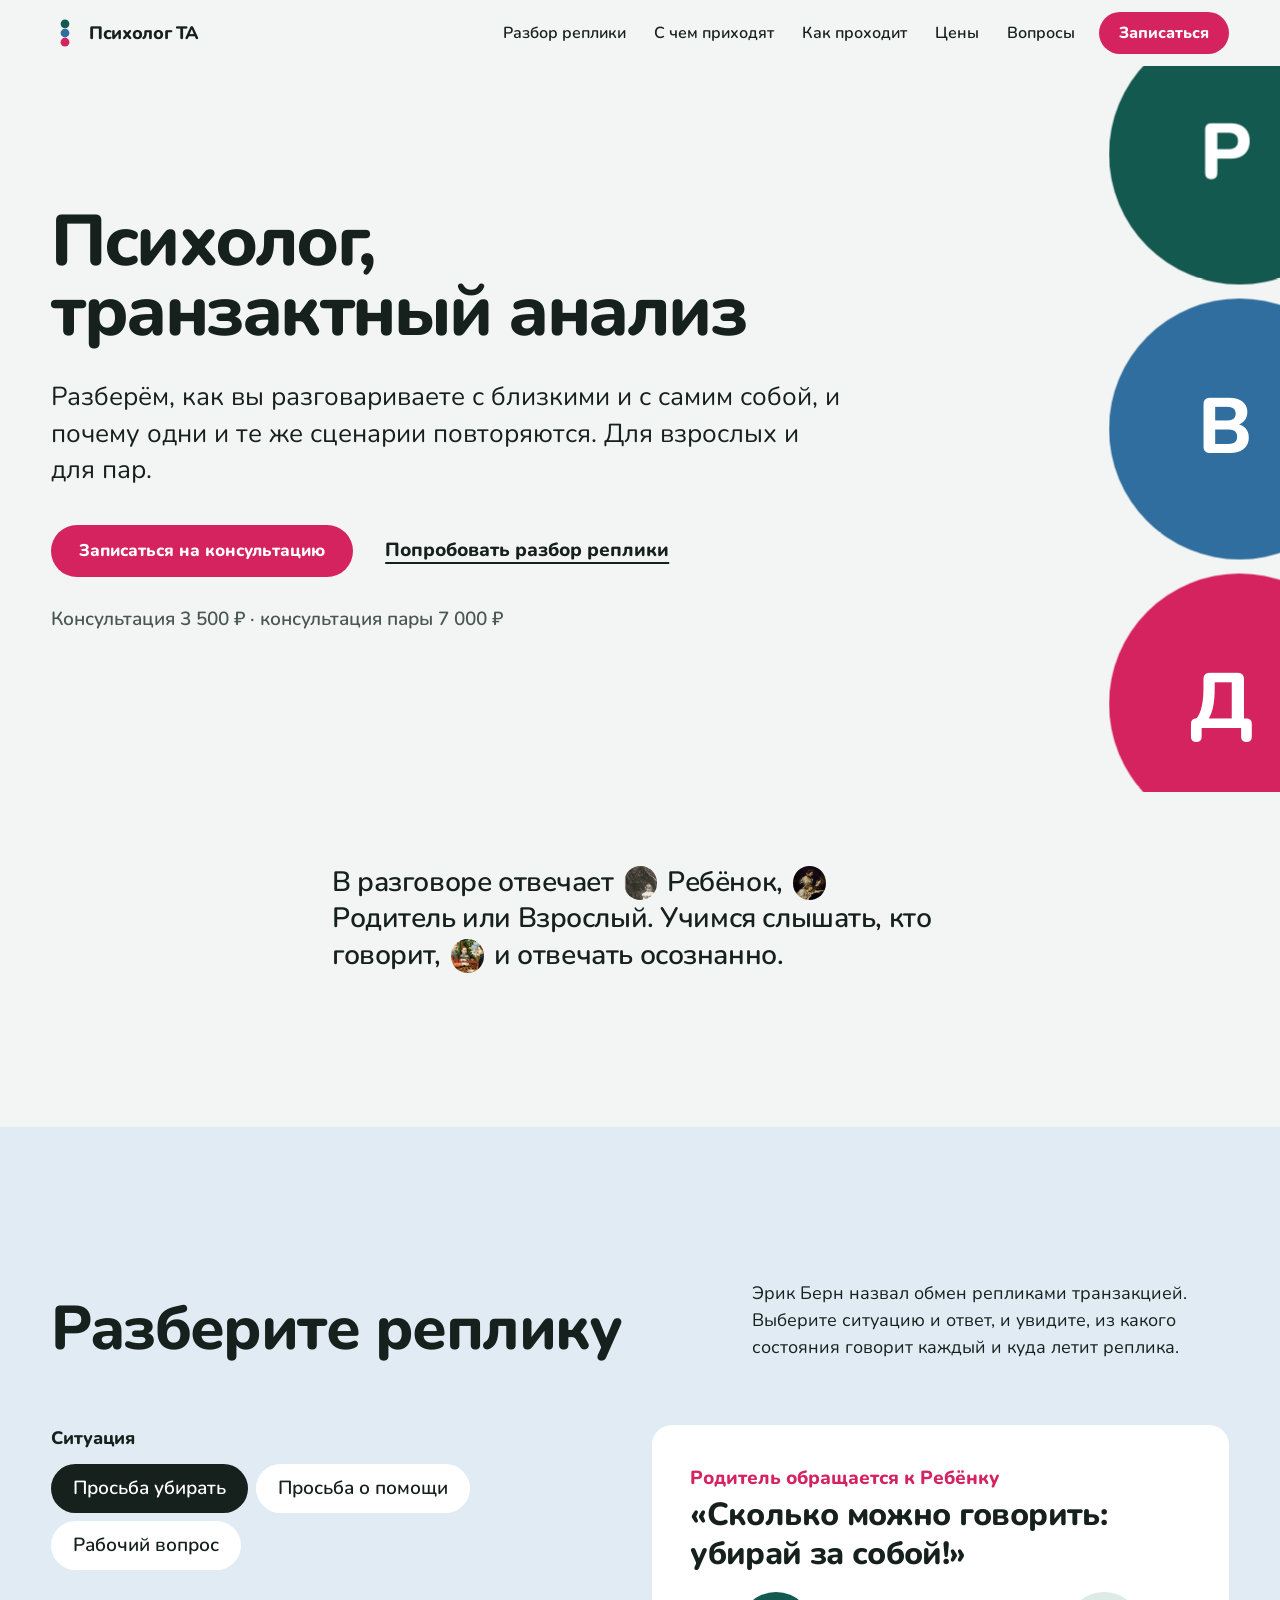
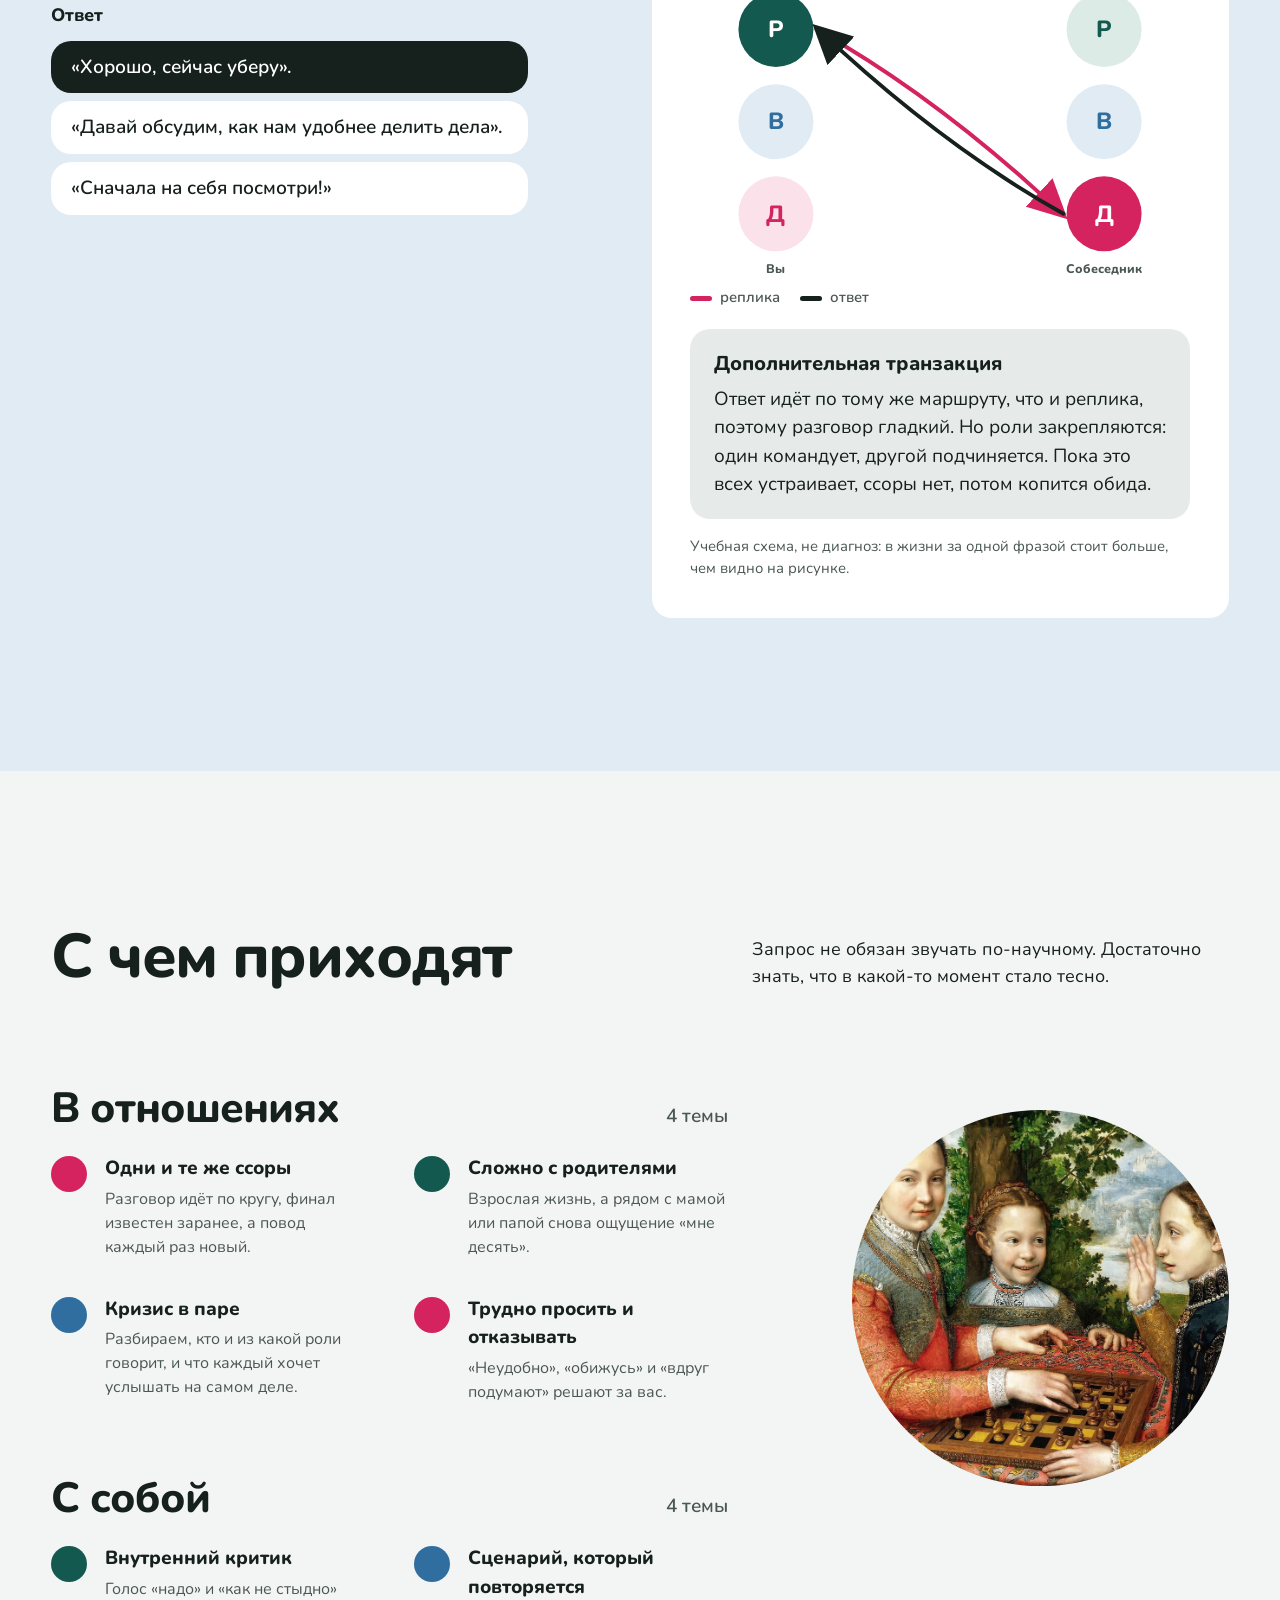
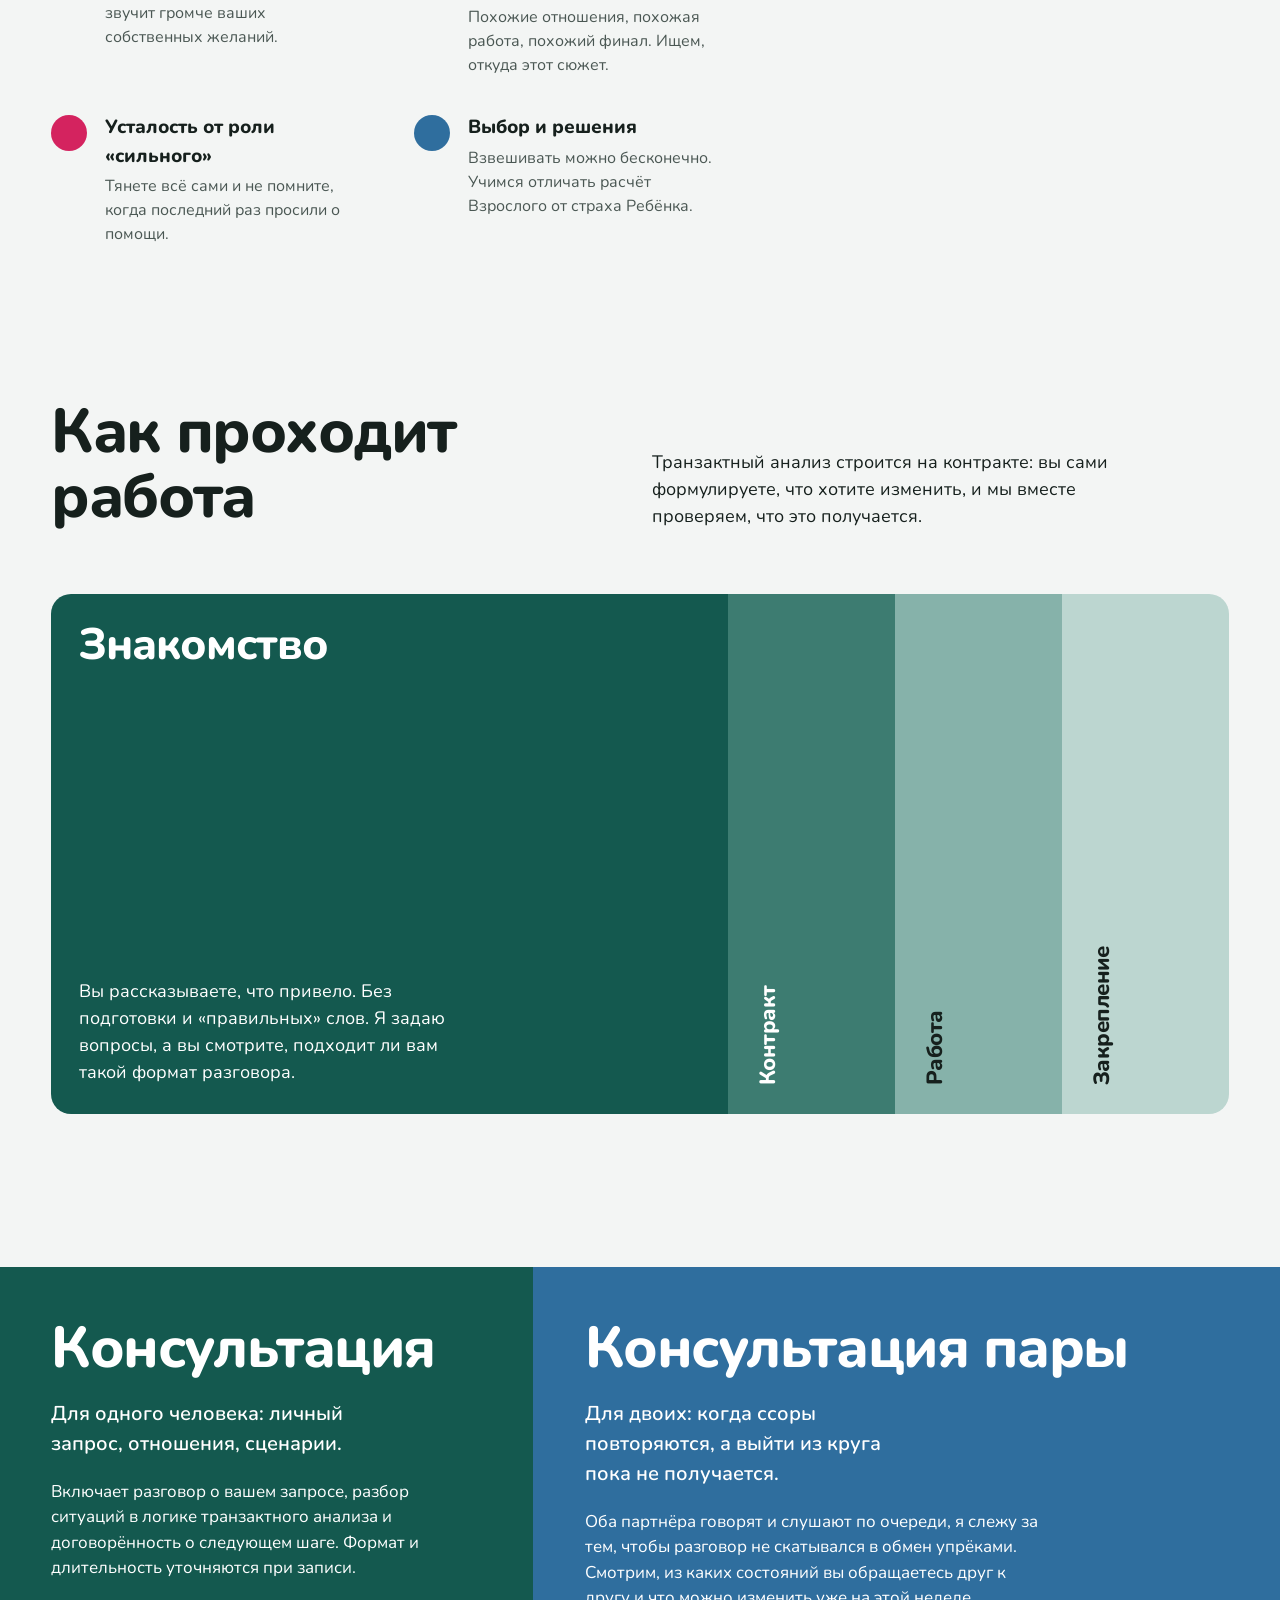
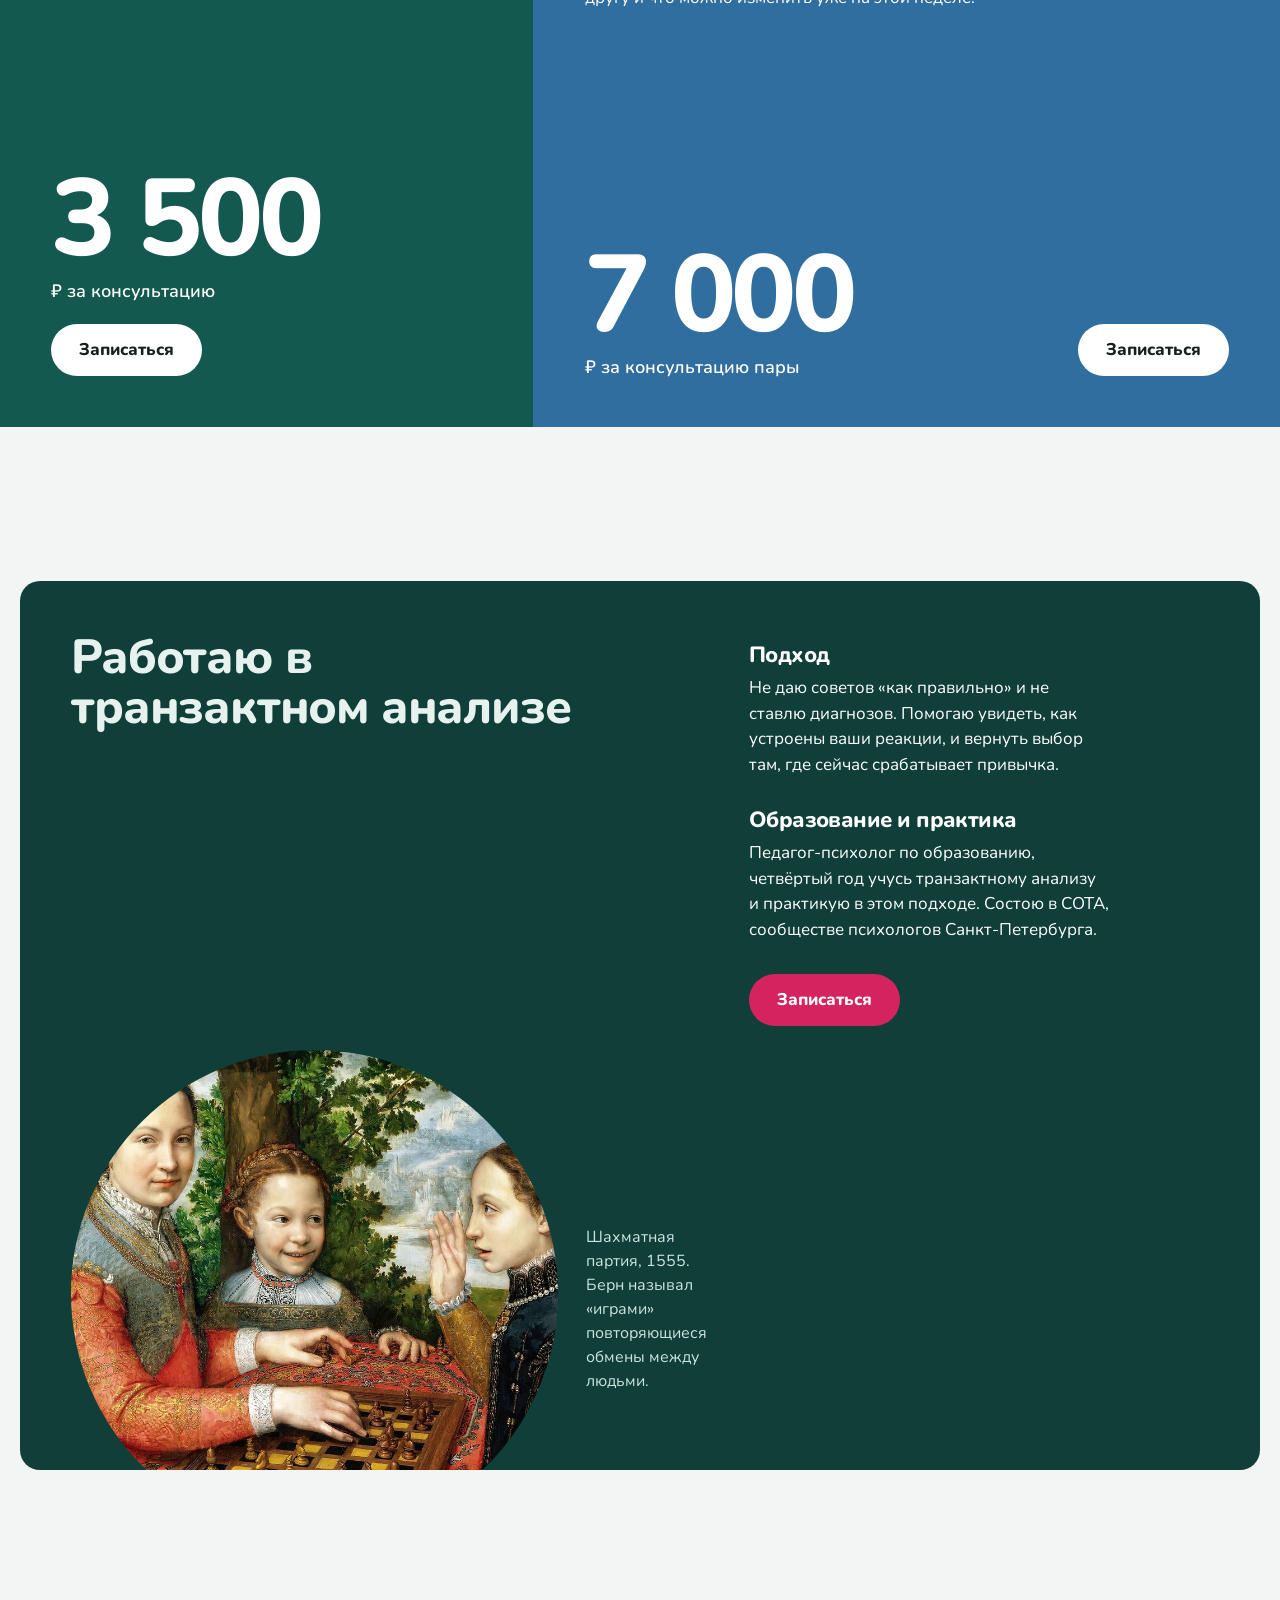
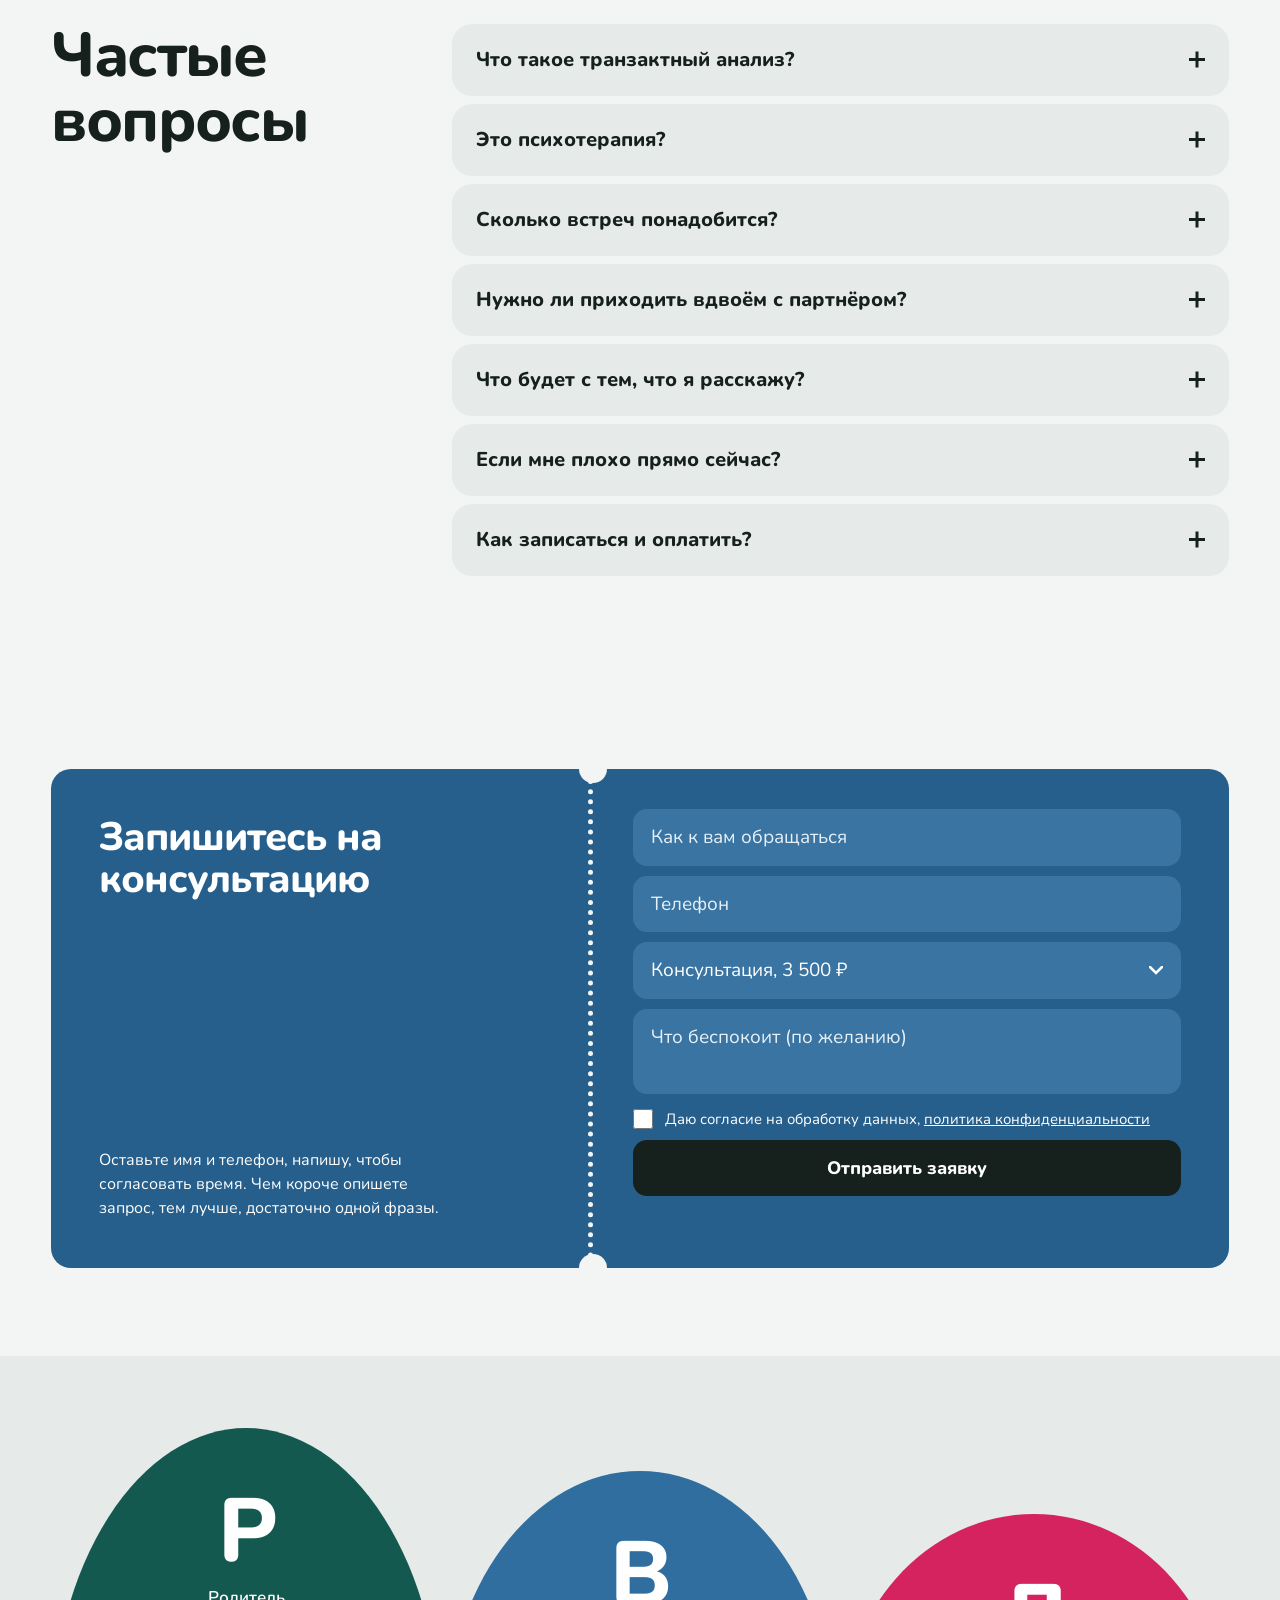
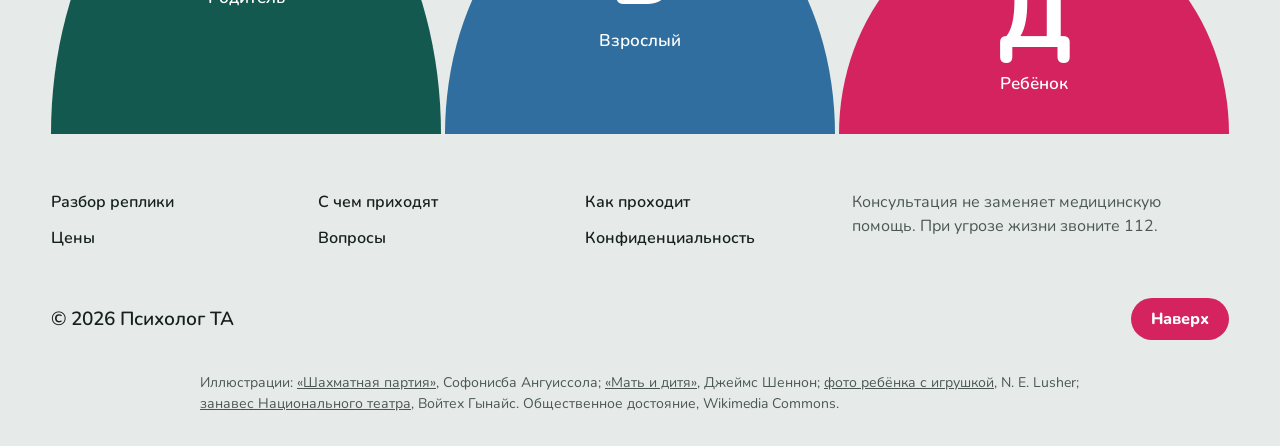
==== commit a3780b0e: "Образование и СОТА, мета-теги Яндекс и Google" ====
--- a/index.html
+++ b/index.html
@@ -5,6 +5,8 @@
 <meta name="viewport" content="width=device-width, initial-scale=1">
 <title>Психолог, транзактный анализ — консультации для взрослых и пар</title>
 <meta name="description" content="Индивидуальные консультации и консультации для пар в транзактном анализе: разбираем, как вы общаетесь с собой и с близкими. Консультация 3 500 ₽, пара 7 000 ₽.">
+<meta name="yandex-verification" content="7af8c85b7247b1f6" />
+<meta name="google-site-verification" content="FLrEyAcnh8R6e3P6WTenJSaHPPd1ZR6fWnzPSviZW6U" />
 <link rel="icon" href="data:image/svg+xml,%3Csvg xmlns='http://www.w3.org/2000/svg' viewBox='0 0 64 64'%3E%3Ccircle cx='32' cy='12' r='11' fill='%2314594F'/%3E%3Ccircle cx='32' cy='32' r='11' fill='%232F6E9E'/%3E%3Ccircle cx='32' cy='52' r='11' fill='%23E5336F'/%3E%3C/svg%3E">
 <link rel="preconnect" href="https://fonts.googleapis.com">
 <link rel="preconnect" href="https://fonts.gstatic.com" crossorigin>
@@ -236,8 +238,8 @@
         <p>Не даю советов «как правильно» и не ставлю диагнозов. Помогаю увидеть, как устроены ваши реакции, и вернуть выбор там, где сейчас срабатывает привычка.</p>
       </div>
       <div>
-        <h3>Образование</h3>
-        <p>Диплом и обучение по транзактному анализу покажу на первой встрече: спрашивайте о них прямо, это нормальная часть знакомства.</p>
+        <h3>Образование и практика</h3>
+        <p>Педагог-психолог по образованию, четвёртый год учусь транзактному анализу и практикую в этом подходе. Состою в СОТА, сообществе психологов Санкт-Петербурга.</p>
       </div>
       <a class="btn" href="#contact">Записаться</a>
     </div>
